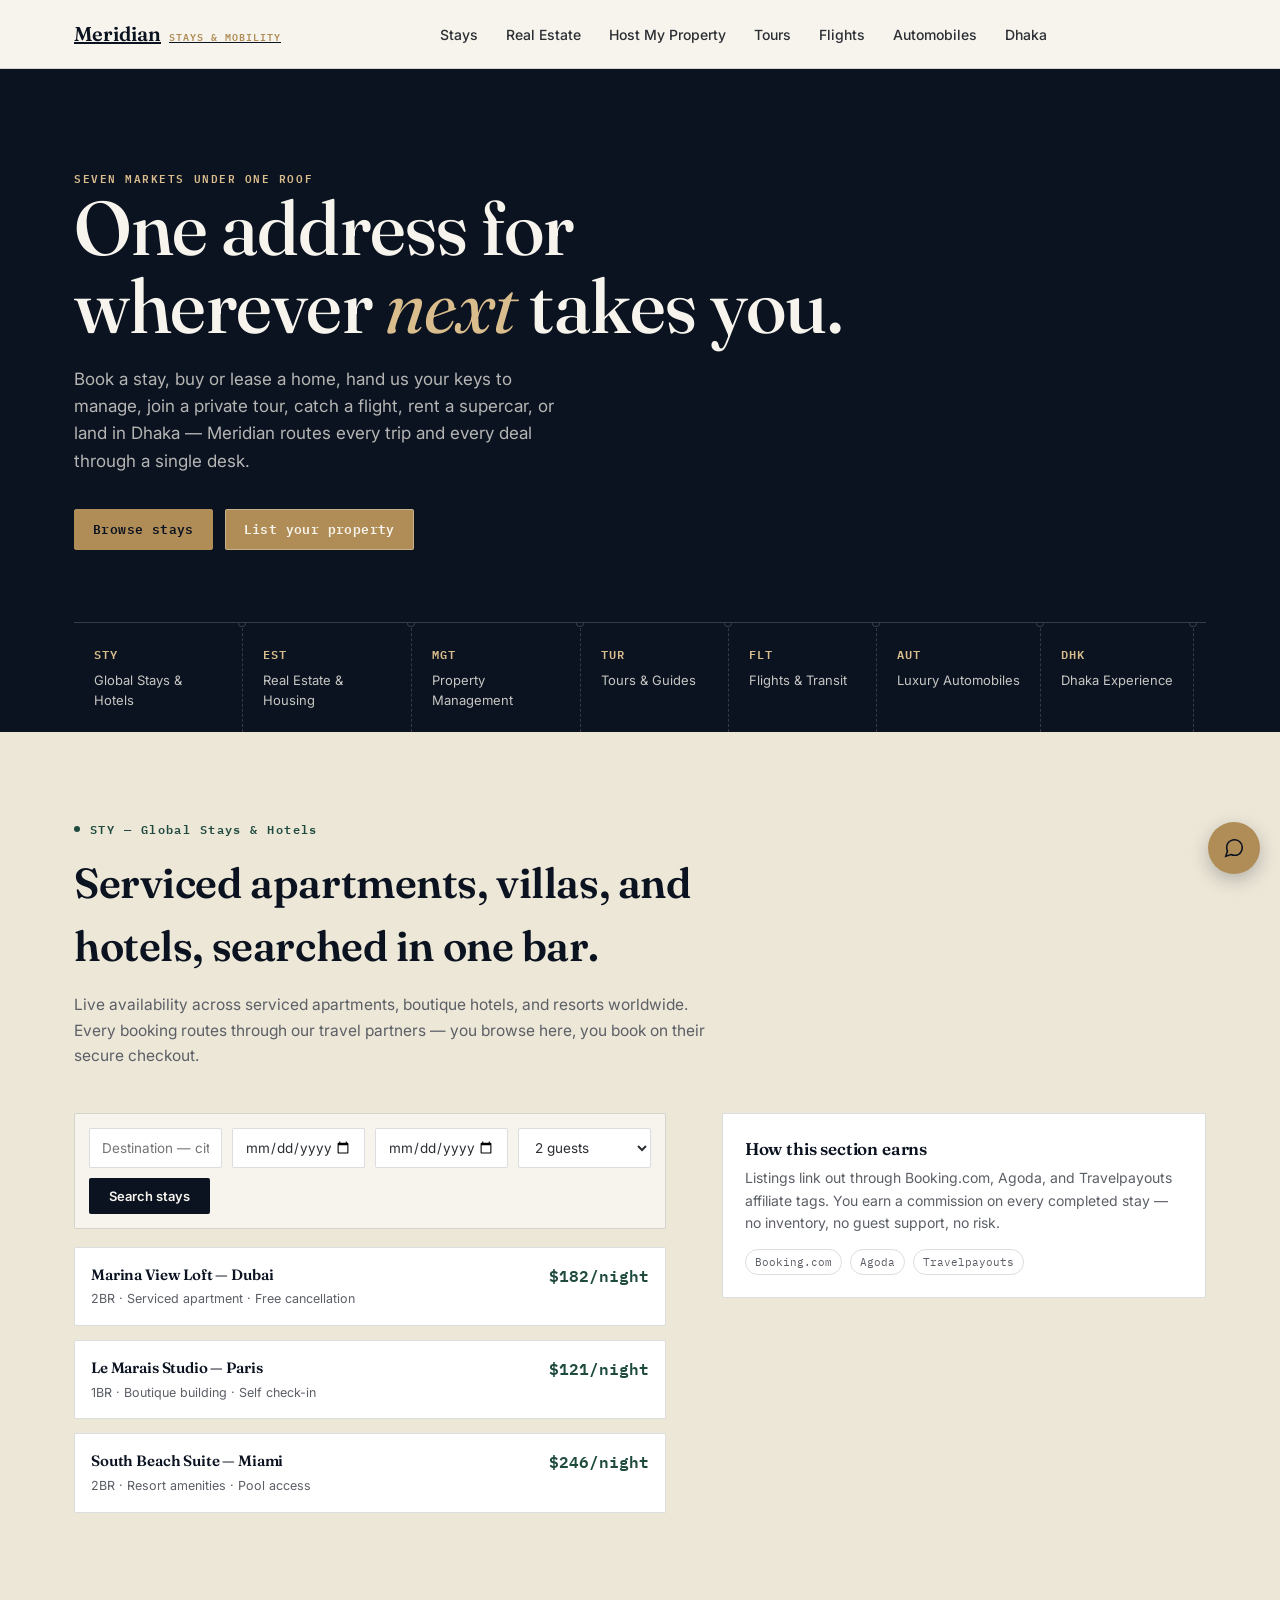
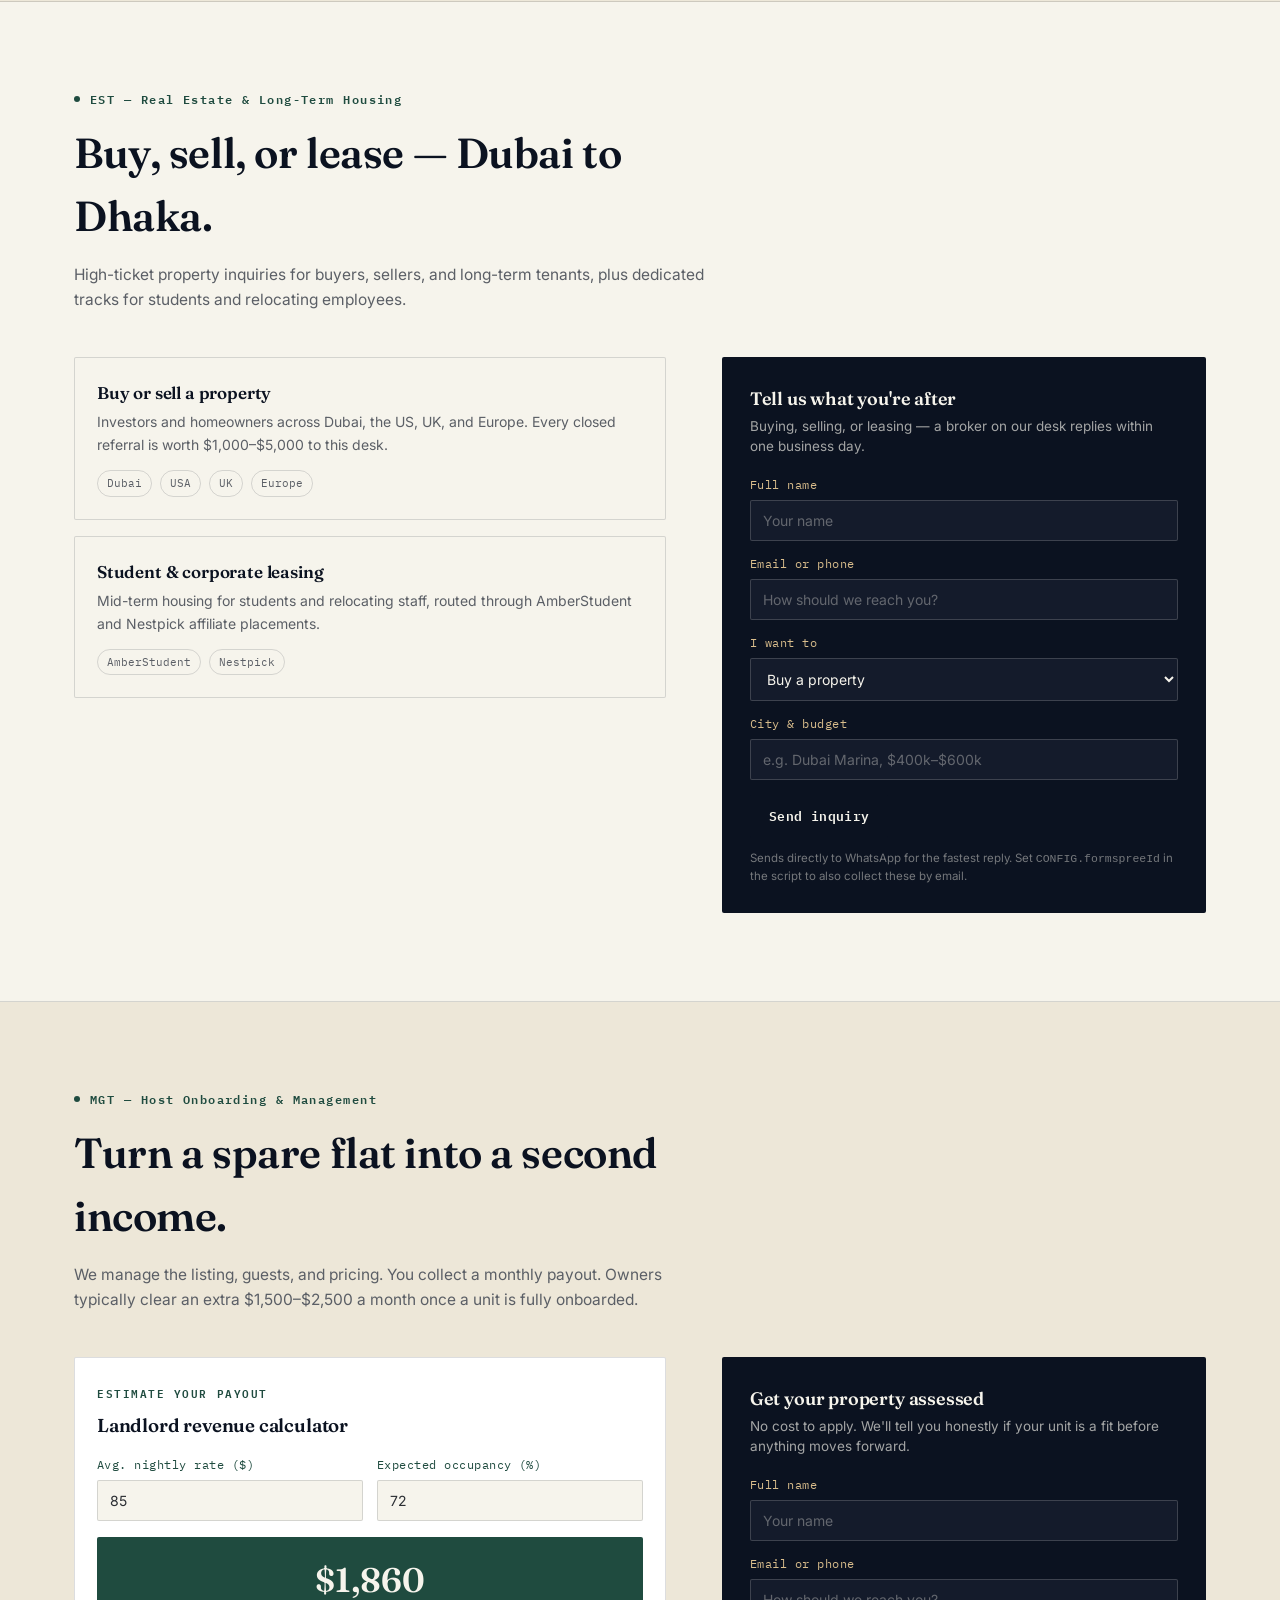
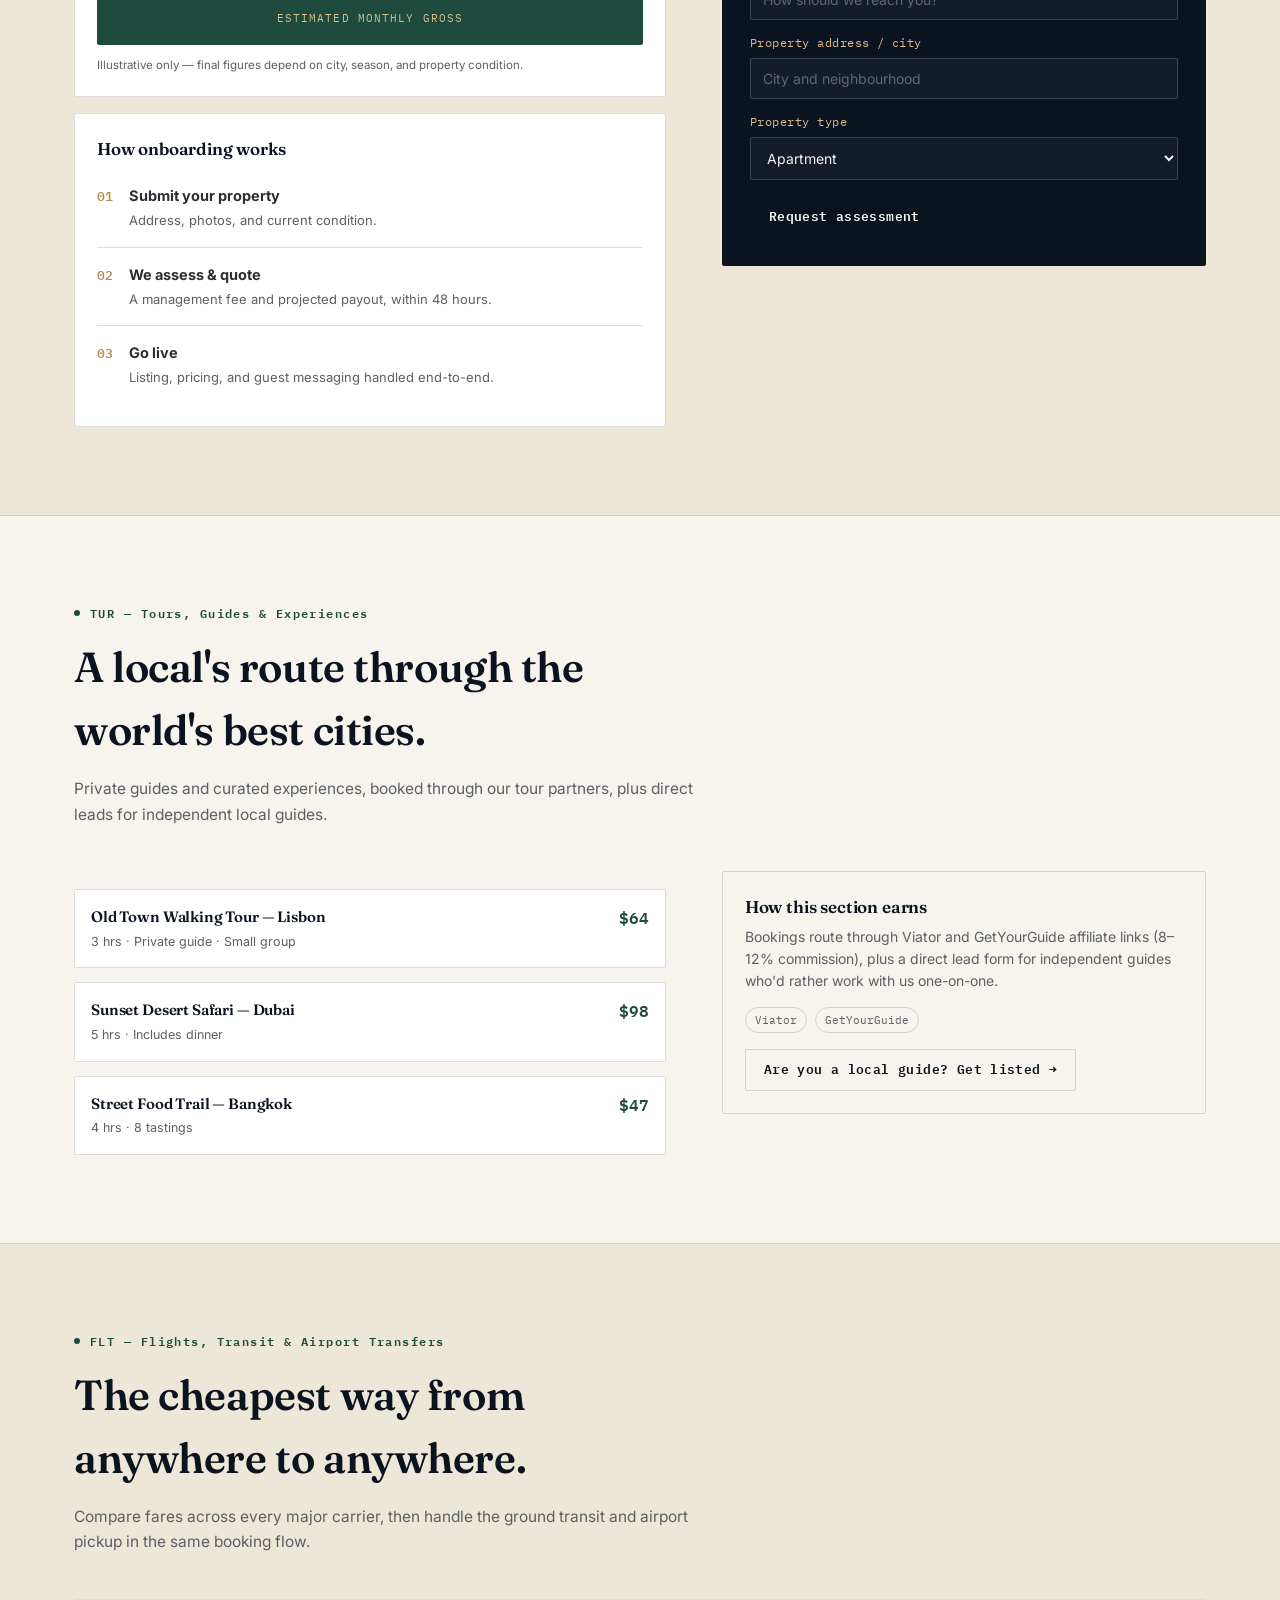
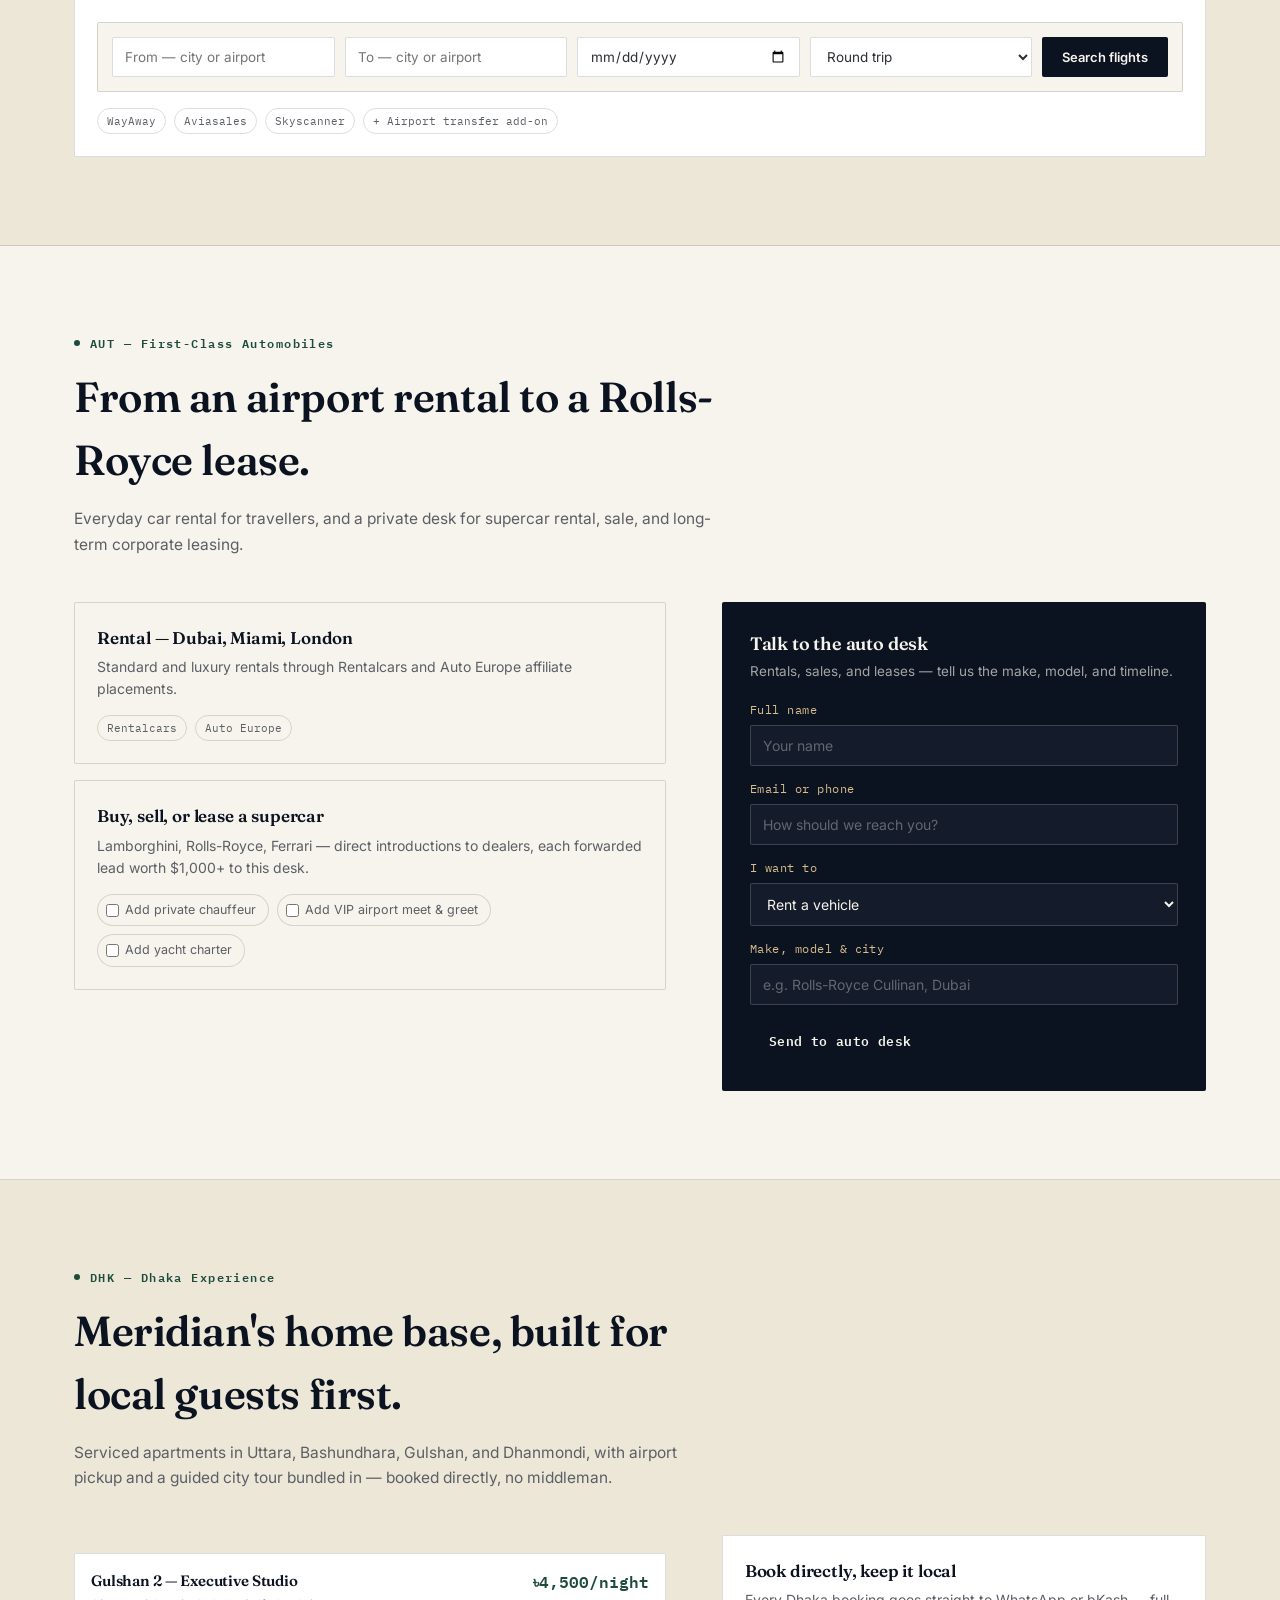
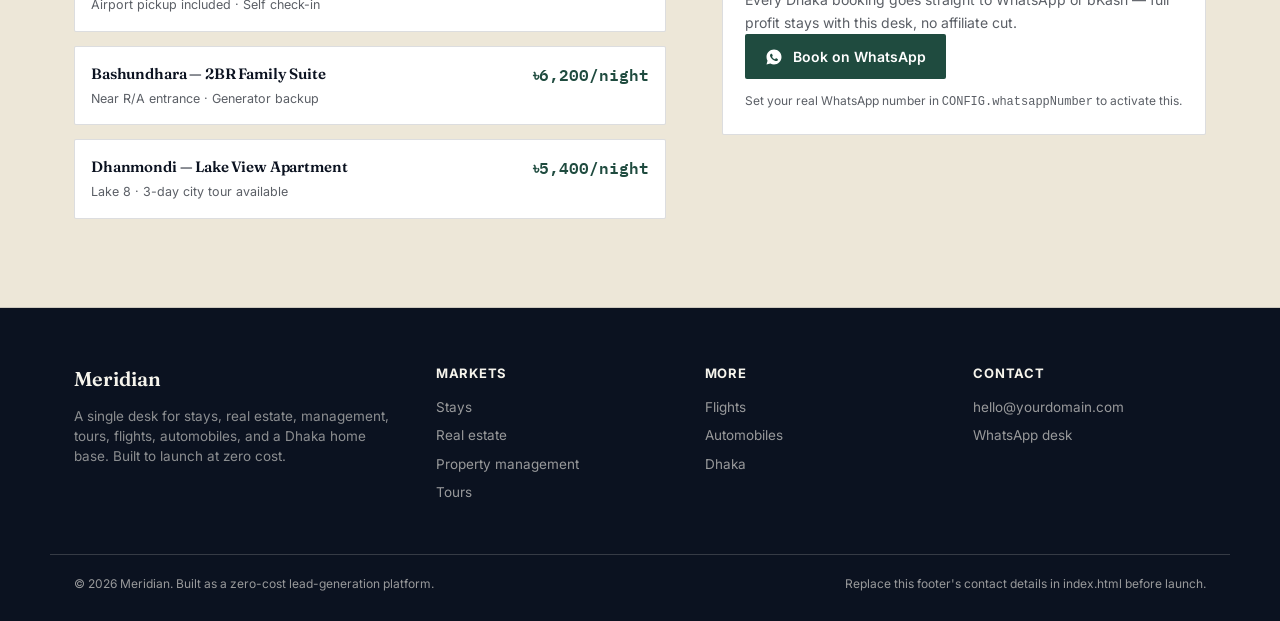
==== index.html @ dbf015d2 "Initial Meridian Site" ====
<!DOCTYPE html>
<html lang="en">
<head>
<meta charset="UTF-8" />
<meta name="viewport" content="width=device-width, initial-scale=1.0, viewport-fit=cover" />
<title>Meridian — Global Stays, Real Estate &amp; Mobility</title>
<meta name="description" content="Seven markets, one address. Global stays, real estate, property management, tours, flights, luxury automobiles, and a Dhaka home base." />
<meta name="theme-color" content="#0B1220" />
<link rel="manifest" href="manifest.json" />
<link rel="icon" href="icon-192.png" />
<link rel="apple-touch-icon" href="icon-192.png" />
<meta name="apple-mobile-web-app-capable" content="yes" />
<meta name="apple-mobile-web-app-status-bar-style" content="black-translucent" />
<link rel="preconnect" href="https://fonts.googleapis.com" />
<link rel="preconnect" href="https://fonts.gstatic.com" crossorigin />
<link href="https://fonts.googleapis.com/css2?family=Fraunces:ital,opsz,wght@0,9..144,400;0,9..144,600;1,9..144,500&family=Inter:wght@400;500;600;700&family=IBM+Plex+Mono:wght@500;600&display=swap" rel="stylesheet" />
<style>
/* ============================================================
   DESIGN TOKENS
   Rename "Meridian" via find/replace to change brand identity.
   ============================================================ */
:root{
  --ink:#0B1220;
  --ink-soft:#141B2B;
  --paper:#F6F4EC;
  --paper-dim:#EDE7D8;
  --brass:#B08D57;
  --brass-light:#D9BD8C;
  --emerald:#1F4B3F;
  --emerald-light:#2F6B58;
  --slate:#2B2E33;
  --slate-soft:#5B5F66;
  --rule: rgba(11,18,32,0.14);
  --rule-light: rgba(246,244,236,0.18);
  --radius: 2px;
  --display: 'Fraunces', serif;
  --body: 'Inter', -apple-system, sans-serif;
  --mono: 'IBM Plex Mono', monospace;
}

*{box-sizing:border-box; margin:0; padding:0;}
html{scroll-behavior:smooth;}
@media (prefers-reduced-motion: reduce){
  html{scroll-behavior:auto;}
  *{animation-duration:0.001ms !important; animation-iteration-count:1 !important; transition-duration:0.001ms !important;}
}
body{
  font-family:var(--body);
  background:var(--paper);
  color:var(--slate);
  line-height:1.5;
  -webkit-font-smoothing:antialiased;
  padding-bottom:64px; /* space for mobile bottom nav */
}
@media (min-width:900px){ body{ padding-bottom:0; } }

img{max-width:100%; display:block;}
a{color:inherit;}
button{font-family:inherit; cursor:pointer;}
:focus-visible{outline:2px solid var(--brass); outline-offset:2px;}

.wrap{max-width:1180px; margin:0 auto; padding:0 24px;}
.eyebrow{
  font-family:var(--mono); font-size:11px; letter-spacing:.14em; text-transform:uppercase;
  color:var(--brass); font-weight:600;
}
h1,h2,h3{font-family:var(--display); font-weight:600; letter-spacing:-0.01em; color:var(--ink);}
.rule{height:1px; background:var(--rule); border:0;}

/* ---------- Header ---------- */
header.site{
  position:sticky; top:0; z-index:50;
  background:rgba(246,244,236,0.92); backdrop-filter:blur(8px);
  border-bottom:1px solid var(--rule);
}
.nav-row{display:flex; align-items:center; justify-content:space-between; height:68px;}
.brand{font-family:var(--display); font-size:20px; font-weight:600; color:var(--ink); display:flex; align-items:baseline; gap:8px;}
.brand small{font-family:var(--mono); font-size:10px; letter-spacing:.1em; color:var(--brass); text-transform:uppercase;}
nav.primary{display:none; gap:28px;}
nav.primary a{font-size:14px; font-weight:500; color:var(--slate); text-decoration:none; position:relative; padding:4px 0;}
nav.primary a:hover{color:var(--ink);}
@media (min-width:900px){ nav.primary{display:flex;} }
.cta-btn{
  font-size:13px; font-weight:600; font-family:var(--mono); letter-spacing:.03em;
  background:var(--ink); color:var(--paper); border:1px solid var(--ink);
  padding:10px 18px; border-radius:var(--radius); text-decoration:none; display:inline-flex; align-items:center; gap:8px;
  transition:background .15s ease, transform .15s ease;
}
.cta-btn:hover{background:var(--emerald); border-color:var(--emerald);}
.cta-btn.ghost{background:transparent; color:var(--ink);}
.cta-btn.ghost:hover{background:var(--ink); color:var(--paper);}
.menu-toggle{display:flex; background:none; border:1px solid var(--rule); padding:8px 10px; border-radius:var(--radius);}
@media (min-width:900px){ .menu-toggle{display:none;} }

/* ---------- Hero ---------- */
.hero{position:relative; overflow:hidden; background:var(--ink); color:var(--paper); padding:96px 0 0;}
.hero .wrap{position:relative; z-index:2;}
.hero-routes{position:absolute; inset:0; opacity:.35; z-index:1;}
.hero h1{
  color:var(--paper); font-size:clamp(38px,7vw,76px); line-height:1.02; max-width:16ch;
  font-weight:500;
}
.hero h1 em{font-style:italic; color:var(--brass-light); font-weight:400;}
.hero p.lede{
  font-size:17px; color:rgba(246,244,236,0.72); max-width:46ch; margin-top:22px; line-height:1.6;
}
.hero-actions{display:flex; flex-wrap:wrap; gap:12px; margin-top:34px;}
.hero .cta-btn{background:var(--brass); border-color:var(--brass); color:var(--ink);}
.hero .cta-btn:hover{background:var(--brass-light); border-color:var(--brass-light);}
.hero .cta-btn.ghost{border-color:rgba(246,244,236,0.35); color:var(--paper);}
.hero .cta-btn.ghost:hover{background:rgba(246,244,236,0.1); color:var(--paper);}

/* ---------- Manifest strip (signature element) ---------- */
.manifest-strip{
  margin-top:72px; border-top:1px solid var(--rule-light);
  display:flex; overflow-x:auto; scrollbar-width:none;
}
.manifest-strip::-webkit-scrollbar{display:none;}
.manifest-strip a{
  flex:0 0 auto; min-width:148px; padding:18px 20px 22px; text-decoration:none;
  border-right:1px dashed var(--rule-light); color:var(--paper);
  position:relative; transition:background .15s ease;
}
.manifest-strip a:hover{background:rgba(246,244,236,0.06);}
.manifest-strip .code{font-family:var(--mono); font-size:12px; letter-spacing:.1em; color:var(--brass-light); font-weight:600;}
.manifest-strip .label{font-size:13px; margin-top:6px; color:rgba(246,244,236,0.8); max-width:16ch;}
.manifest-strip .stub-hole{
  position:absolute; top:-4px; right:-4px; width:8px; height:8px; border-radius:50%;
  background:var(--ink); border:1px solid var(--rule-light);
}

/* ---------- Sections ---------- */
section.market{padding:88px 0; border-bottom:1px solid var(--rule);}
section.market:nth-of-type(even){background:var(--paper-dim);}
.market-head{display:flex; flex-direction:column; gap:14px; max-width:640px; margin-bottom:44px;}
.market-code{
  display:inline-flex; align-items:center; gap:10px; font-family:var(--mono);
  font-size:12px; letter-spacing:.12em; color:var(--emerald); font-weight:600;
}
.market-code .dot{width:6px; height:6px; background:var(--emerald); border-radius:50%;}
.market-head h2{font-size:clamp(28px,3.4vw,42px); font-weight:600;}
.market-head p{color:var(--slate-soft); font-size:15.5px; line-height:1.65;}

.grid-2{display:grid; grid-template-columns:1fr; gap:36px;}
@media (min-width:900px){ .grid-2{grid-template-columns:1.1fr 0.9fr; gap:56px; align-items:start;} }

.card{
  background:var(--paper); border:1px solid var(--rule); border-radius:var(--radius); padding:22px;
}
section.market:nth-of-type(even) .card{background:#fff;}
.card + .card{margin-top:16px;}
.card h3{font-size:17px; margin-bottom:6px;}
.card p{font-size:14px; color:var(--slate-soft); line-height:1.6;}
.tag-row{display:flex; flex-wrap:wrap; gap:8px; margin-top:14px;}
.tag{font-family:var(--mono); font-size:11px; padding:4px 9px; border:1px solid var(--rule); border-radius:20px; color:var(--slate-soft);}

.filter-bar{display:flex; flex-wrap:wrap; gap:10px; background:var(--paper); border:1px solid var(--rule); padding:14px; border-radius:var(--radius);}
.filter-bar select, .filter-bar input{
  flex:1; min-width:120px; padding:10px 12px; border:1px solid var(--rule); border-radius:var(--radius);
  font-family:var(--body); font-size:13.5px; background:#fff; color:var(--slate);
}
.filter-bar button{
  padding:10px 20px; background:var(--ink); color:var(--paper); border:none; border-radius:var(--radius);
  font-size:13px; font-weight:600;
}

.prop-list{display:grid; gap:14px; margin-top:18px;}
.prop-card{border:1px solid var(--rule); background:#fff; padding:16px; border-radius:var(--radius); display:flex; justify-content:space-between; gap:14px;}
.prop-card .meta{font-size:12.5px; color:var(--slate-soft); margin-top:4px;}
.prop-card .price{font-family:var(--mono); font-weight:600; color:var(--emerald); white-space:nowrap;}

/* ---------- Lead form ---------- */
.lead-form{background:var(--ink); color:var(--paper); padding:28px; border-radius:var(--radius);}
.lead-form h3{color:var(--paper); font-size:18px; margin-bottom:4px;}
.lead-form p.sub{color:rgba(246,244,236,0.65); font-size:13.5px; margin-bottom:20px;}
.field{margin-bottom:14px;}
.field label{display:block; font-size:12px; font-family:var(--mono); letter-spacing:.04em; color:var(--brass-light); margin-bottom:6px;}
.field input, .field select, .field textarea{
  width:100%; padding:11px 12px; background:var(--ink-soft); border:1px solid rgba(246,244,236,0.18);
  border-radius:var(--radius); color:var(--paper); font-family:var(--body); font-size:14px;
}
.field input::placeholder, .field textarea::placeholder{color:rgba(246,244,236,0.35);}
.field textarea{resize:vertical; min-height:70px;}
.form-actions{display:flex; flex-wrap:wrap; gap:10px; margin-top:6px;}
.form-note{font-size:11.5px; color:rgba(246,244,236,0.45); margin-top:12px; line-height:1.5;}
.toast{
  margin-top:14px; padding:10px 12px; border-radius:var(--radius); font-size:13px;
  background:rgba(47,107,88,0.18); border:1px solid var(--emerald-light); color:var(--brass-light); display:none;
}
.toast.show{display:block;}

/* ---------- Calculator (Section 3) ---------- */
.calc{background:#fff; border:1px solid var(--rule); border-radius:var(--radius); padding:22px;}
.calc-row{display:grid; grid-template-columns:1fr 1fr; gap:14px; margin-bottom:16px;}
.calc-row .field{margin-bottom:0;}
.calc-row .field input{background:var(--paper); color:var(--slate); border-color:var(--rule);}
.calc-row .field label{color:var(--emerald);}
.calc-result{background:var(--emerald); color:var(--paper); padding:18px; border-radius:var(--radius); text-align:center;}
.calc-result .num{font-family:var(--display); font-size:34px; font-weight:600;}
.calc-result .cap{font-family:var(--mono); font-size:11px; letter-spacing:.1em; text-transform:uppercase; color:var(--brass-light); margin-top:4px;}

/* ---------- Process steps (real sequence) ---------- */
.steps{display:grid; gap:0; margin-top:8px;}
.step{display:flex; gap:16px; padding:16px 0; border-top:1px solid var(--rule);}
.step:first-child{border-top:none;}
.step .n{font-family:var(--mono); font-size:13px; color:var(--brass); font-weight:600; padding-top:2px;}
.step h4{font-size:14.5px; margin-bottom:3px;}
.step p{font-size:13px; color:var(--slate-soft);}

/* ---------- Upsell chips ---------- */
.upsell{display:flex; flex-wrap:wrap; gap:8px; margin-top:14px;}
.upsell label{
  display:flex; align-items:center; gap:6px; font-size:12.5px; border:1px solid var(--rule);
  border-radius:20px; padding:6px 12px 6px 8px; cursor:pointer; color:var(--slate-soft);
  background:var(--paper);
}
section.market:nth-of-type(even) .upsell label{background:#fff;}
.upsell input{accent-color:var(--emerald);}

/* ---------- Dhaka WhatsApp CTA ---------- */
.wa-cta{
  display:inline-flex; align-items:center; gap:10px; background:#1F4B3F; color:#fff; padding:12px 20px;
  border-radius:var(--radius); text-decoration:none; font-weight:600; font-size:14px;
}
.wa-cta:hover{background:var(--emerald-light);}

/* ---------- Footer ---------- */
footer.site{background:var(--ink); color:rgba(246,244,236,0.6); padding:56px 0 28px;}
footer.site h4{color:var(--paper); font-family:var(--body); font-size:13px; letter-spacing:.06em; text-transform:uppercase; margin-bottom:14px;}
.foot-grid{display:grid; grid-template-columns:1fr; gap:36px;}
@media (min-width:800px){ .foot-grid{grid-template-columns:1.4fr 1fr 1fr 1fr;} }
.foot-grid ul{list-style:none;}
.foot-grid li{margin-bottom:8px; font-size:13.5px;}
.foot-grid a{text-decoration:none; color:inherit;}
.foot-grid a:hover{color:var(--brass-light);}
.foot-bottom{margin-top:44px; padding-top:20px; border-top:1px solid var(--rule-light); font-size:12px; display:flex; flex-wrap:wrap; justify-content:space-between; gap:10px;}

/* ---------- Mobile bottom nav ---------- */
.bottom-nav{
  position:fixed; bottom:0; left:0; right:0; z-index:60; background:var(--ink); border-top:1px solid var(--rule-light);
  display:flex; justify-content:space-around; padding:8px 6px calc(8px + env(safe-area-inset-bottom));
}
@media (min-width:900px){ .bottom-nav{display:none;} }
.bottom-nav a{
  display:flex; flex-direction:column; align-items:center; gap:3px; text-decoration:none; color:rgba(246,244,236,0.55);
  font-size:10px; font-family:var(--mono); letter-spacing:.02em; padding:4px 6px;
}
.bottom-nav a.active{color:var(--brass-light);}
.bottom-nav svg{width:20px; height:20px;}

/* ---------- Mobile menu drawer ---------- */
.mobile-drawer{
  position:fixed; inset:0; background:var(--ink); z-index:70; transform:translateX(100%);
  transition:transform .25s ease; display:flex; flex-direction:column; padding:24px;
}
.mobile-drawer.open{transform:translateX(0);}
.mobile-drawer .close{align-self:flex-end; background:none; border:none; color:var(--paper); font-size:22px;}
.mobile-drawer nav{display:flex; flex-direction:column; gap:22px; margin-top:36px;}
.mobile-drawer a{color:var(--paper); text-decoration:none; font-family:var(--display); font-size:26px;}

/* ---------- Chat widget ---------- */
.chat-launcher{
  position:fixed; right:20px; bottom:80px; z-index:55; width:52px; height:52px; border-radius:50%;
  background:var(--brass); border:none; color:var(--ink); display:flex; align-items:center; justify-content:center;
  box-shadow:0 6px 18px rgba(11,18,32,0.25);
}
@media (min-width:900px){ .chat-launcher{bottom:26px;} }
.chat-panel{
  position:fixed; right:16px; bottom:140px; z-index:56; width:min(320px, calc(100vw - 32px)); max-height:60vh;
  background:#fff; border:1px solid var(--rule); border-radius:var(--radius); box-shadow:0 20px 40px rgba(11,18,32,0.2);
  display:none; flex-direction:column; overflow:hidden;
}
@media (min-width:900px){ .chat-panel{bottom:90px;} }
.chat-panel.open{display:flex;}
.chat-head{background:var(--ink); color:var(--paper); padding:14px 16px;}
.chat-head .eyebrow{color:var(--brass-light);}
.chat-head h4{font-family:var(--display); font-size:16px; color:var(--paper); margin-top:2px;}
.chat-body{padding:14px 16px; overflow-y:auto; flex:1; display:flex; flex-direction:column; gap:10px;}
.chat-msg{font-size:13px; background:var(--paper-dim); padding:9px 12px; border-radius:var(--radius); max-width:90%;}
.chat-msg.bot{align-self:flex-start;}
.chat-msg.user{align-self:flex-end; background:var(--emerald); color:#fff;}
.chat-options{display:flex; flex-direction:column; gap:6px; padding:0 16px 14px;}
.chat-options button{
  text-align:left; font-size:12.5px; padding:8px 10px; border:1px solid var(--rule); background:#fff;
  border-radius:var(--radius); color:var(--slate);
}
.chat-options button:hover{border-color:var(--brass);}

/* ---------- Reveal on scroll ---------- */
.reveal{opacity:0; transform:translateY(14px); transition:opacity .5s ease, transform .5s ease;}
.reveal.in{opacity:1; transform:translateY(0);}
</style>
</head>
<body>

<!-- ===================== HEADER ===================== -->
<header class="site">
  <div class="wrap nav-row">
    <a href="#top" class="brand">Meridian <small>Stays &amp; Mobility</small></a>
    <nav class="primary">
      <a href="#stays">Stays</a>
      <a href="#estate">Real Estate</a>
      <a href="#hosting">Host My Property</a>
      <a href="#tours">Tours</a>
      <a href="#flights">Flights</a>
      <a href="#autos">Automobiles</a>
      <a href="#dhaka">Dhaka</a>
    </nav>
    <div style="display:flex; align-items:center; gap:10px;">
      <a href="#hosting" class="cta-btn ghost" style="display:none" id="desktopCta">List a property</a>
      <button class="menu-toggle" id="menuToggle" aria-label="Open menu">
        <svg width="20" height="20" viewBox="0 0 20 20" fill="none"><path d="M2 5h16M2 10h16M2 15h16" stroke="#0B1220" stroke-width="1.6" stroke-linecap="round"/></svg>
      </button>
    </div>
  </div>
</header>

<div class="mobile-drawer" id="mobileDrawer">
  <button class="close" id="drawerClose" aria-label="Close menu">&times;</button>
  <nav>
    <a href="#stays">Stays</a>
    <a href="#estate">Real Estate</a>
    <a href="#hosting">Host My Property</a>
    <a href="#tours">Tours</a>
    <a href="#flights">Flights</a>
    <a href="#autos">Automobiles</a>
    <a href="#dhaka">Dhaka</a>
  </nav>
</div>

<!-- ===================== HERO ===================== -->
<section class="hero" id="top">
  <div class="wrap">
    <span class="eyebrow" style="color:var(--brass-light)">Seven markets under one roof</span>
    <h1>One address for wherever <em>next</em> takes you.</h1>
    <p class="lede">Book a stay, buy or lease a home, hand us your keys to manage, join a private tour, catch a flight, rent a supercar, or land in Dhaka — Meridian routes every trip and every deal through a single desk.</p>
    <div class="hero-actions">
      <a href="#stays" class="cta-btn">Browse stays</a>
      <a href="#hosting" class="cta-btn ghost">List your property</a>
    </div>
  </div>
  <!-- Signature element: manifest strip, styled as a row of route/ticket stubs -->
  <div class="wrap">
    <nav class="manifest-strip" aria-label="Section shortcuts">
      <a href="#stays"><span class="stub-hole"></span><span class="code">STY</span><div class="label">Global Stays &amp; Hotels</div></a>
      <a href="#estate"><span class="stub-hole"></span><span class="code">EST</span><div class="label">Real Estate &amp; Housing</div></a>
      <a href="#hosting"><span class="stub-hole"></span><span class="code">MGT</span><div class="label">Property Management</div></a>
      <a href="#tours"><span class="stub-hole"></span><span class="code">TUR</span><div class="label">Tours &amp; Guides</div></a>
      <a href="#flights"><span class="stub-hole"></span><span class="code">FLT</span><div class="label">Flights &amp; Transit</div></a>
      <a href="#autos"><span class="stub-hole"></span><span class="code">AUT</span><div class="label">Luxury Automobiles</div></a>
      <a href="#dhaka"><span class="stub-hole"></span><span class="code">DHK</span><div class="label">Dhaka Experience</div></a>
    </nav>
  </div>
</section>

<!-- ===================== SECTION 1 — STAYS ===================== -->
<section class="market" id="stays">
  <div class="wrap">
    <div class="market-head reveal">
      <span class="market-code"><span class="dot"></span>STY — Global Stays &amp; Hotels</span>
      <h2>Serviced apartments, villas, and hotels, searched in one bar.</h2>
      <p>Live availability across serviced apartments, boutique hotels, and resorts worldwide. Every booking routes through our travel partners — you browse here, you book on their secure checkout.</p>
    </div>
    <div class="grid-2 reveal">
      <div>
        <div class="filter-bar">
          <input type="text" placeholder="Destination — city or neighbourhood" />
          <input type="date" aria-label="Check-in" />
          <input type="date" aria-label="Check-out" />
          <select aria-label="Guests"><option>2 guests</option><option>1 guest</option><option>3 guests</option><option>4+ guests</option></select>
          <button type="button" onclick="alert('Demo search — connect a Travelpayouts/Booking.com widget here to go live.')">Search stays</button>
        </div>
        <div class="prop-list">
          <div class="prop-card">
            <div><h3 style="font-size:15px">Marina View Loft — Dubai</h3><div class="meta">2BR · Serviced apartment · Free cancellation</div></div>
            <div class="price">$182/night</div>
          </div>
          <div class="prop-card">
            <div><h3 style="font-size:15px">Le Marais Studio — Paris</h3><div class="meta">1BR · Boutique building · Self check-in</div></div>
            <div class="price">$121/night</div>
          </div>
          <div class="prop-card">
            <div><h3 style="font-size:15px">South Beach Suite — Miami</h3><div class="meta">2BR · Resort amenities · Pool access</div></div>
            <div class="price">$246/night</div>
          </div>
        </div>
      </div>
      <div class="card">
        <h3>How this section earns</h3>
        <p>Listings link out through Booking.com, Agoda, and Travelpayouts affiliate tags. You earn a commission on every completed stay — no inventory, no guest support, no risk.</p>
        <div class="tag-row"><span class="tag">Booking.com</span><span class="tag">Agoda</span><span class="tag">Travelpayouts</span></div>
      </div>
    </div>
  </div>
</section>

<!-- ===================== SECTION 2 — REAL ESTATE ===================== -->
<section class="market" id="estate">
  <div class="wrap">
    <div class="market-head reveal">
      <span class="market-code"><span class="dot"></span>EST — Real Estate &amp; Long-Term Housing</span>
      <h2>Buy, sell, or lease — Dubai to Dhaka.</h2>
      <p>High-ticket property inquiries for buyers, sellers, and long-term tenants, plus dedicated tracks for students and relocating employees.</p>
    </div>
    <div class="grid-2 reveal">
      <div>
        <div class="card">
          <h3>Buy or sell a property</h3>
          <p>Investors and homeowners across Dubai, the US, UK, and Europe. Every closed referral is worth $1,000–$5,000 to this desk.</p>
          <div class="tag-row"><span class="tag">Dubai</span><span class="tag">USA</span><span class="tag">UK</span><span class="tag">Europe</span></div>
        </div>
        <div class="card">
          <h3>Student &amp; corporate leasing</h3>
          <p>Mid-term housing for students and relocating staff, routed through AmberStudent and Nestpick affiliate placements.</p>
          <div class="tag-row"><span class="tag">AmberStudent</span><span class="tag">Nestpick</span></div>
        </div>
      </div>
      <form class="lead-form" data-lead="Real Estate Inquiry">
        <h3>Tell us what you're after</h3>
        <p class="sub">Buying, selling, or leasing — a broker on our desk replies within one business day.</p>
        <div class="field"><label>Full name</label><input type="text" name="name" placeholder="Your name" required /></div>
        <div class="field"><label>Email or phone</label><input type="text" name="contact" placeholder="How should we reach you?" required /></div>
        <div class="field"><label>I want to</label>
          <select name="intent"><option>Buy a property</option><option>Sell a property</option><option>Lease long-term</option><option>Lease mid-term (student/corporate)</option></select>
        </div>
        <div class="field"><label>City &amp; budget</label><input type="text" name="details" placeholder="e.g. Dubai Marina, $400k–$600k" /></div>
        <div class="form-actions">
          <button type="submit" class="cta-btn">Send inquiry</button>
        </div>
        <div class="toast" role="status"></div>
        <p class="form-note">Sends directly to WhatsApp for the fastest reply. Set <code>CONFIG.formspreeId</code> in the script to also collect these by email.</p>
      </form>
    </div>
  </div>
</section>

<!-- ===================== SECTION 3 — B2B PROPERTY MANAGEMENT ===================== -->
<section class="market" id="hosting">
  <div class="wrap">
    <div class="market-head reveal">
      <span class="market-code"><span class="dot"></span>MGT — Host Onboarding &amp; Management</span>
      <h2>Turn a spare flat into a second income.</h2>
      <p>We manage the listing, guests, and pricing. You collect a monthly payout. Owners typically clear an extra $1,500–$2,500 a month once a unit is fully onboarded.</p>
    </div>
    <div class="grid-2 reveal">
      <div>
        <div class="calc">
          <span class="eyebrow" style="color:var(--emerald)">Estimate your payout</span>
          <h3 style="margin:8px 0 16px;">Landlord revenue calculator</h3>
          <div class="calc-row">
            <div class="field"><label>Avg. nightly rate ($)</label><input type="number" id="calcRate" value="85" min="0" /></div>
            <div class="field"><label>Expected occupancy (%)</label><input type="number" id="calcOcc" value="72" min="0" max="100" /></div>
          </div>
          <div class="calc-result">
            <div class="num" id="calcOut">$1,854</div>
            <div class="cap">Estimated monthly gross</div>
          </div>
          <p style="font-size:11.5px; color:var(--slate-soft); margin-top:12px;">Illustrative only — final figures depend on city, season, and property condition.</p>
        </div>
        <div class="card" style="margin-top:16px;">
          <h3>How onboarding works</h3>
          <div class="steps">
            <div class="step"><span class="n">01</span><div><h4>Submit your property</h4><p>Address, photos, and current condition.</p></div></div>
            <div class="step"><span class="n">02</span><div><h4>We assess &amp; quote</h4><p>A management fee and projected payout, within 48 hours.</p></div></div>
            <div class="step"><span class="n">03</span><div><h4>Go live</h4><p>Listing, pricing, and guest messaging handled end-to-end.</p></div></div>
          </div>
        </div>
      </div>
      <form class="lead-form" data-lead="Host Onboarding">
        <h3>Get your property assessed</h3>
        <p class="sub">No cost to apply. We'll tell you honestly if your unit is a fit before anything moves forward.</p>
        <div class="field"><label>Full name</label><input type="text" name="name" placeholder="Your name" required /></div>
        <div class="field"><label>Email or phone</label><input type="text" name="contact" placeholder="How should we reach you?" required /></div>
        <div class="field"><label>Property address / city</label><input type="text" name="details" placeholder="City and neighbourhood" required /></div>
        <div class="field"><label>Property type</label>
          <select name="intent"><option>Apartment</option><option>Villa / house</option><option>Studio</option><option>Multiple units</option></select>
        </div>
        <div class="form-actions">
          <button type="submit" class="cta-btn">Request assessment</button>
        </div>
        <div class="toast" role="status"></div>
      </form>
    </div>
  </div>
</section>

<!-- ===================== SECTION 4 — TOURS ===================== -->
<section class="market" id="tours">
  <div class="wrap">
    <div class="market-head reveal">
      <span class="market-code"><span class="dot"></span>TUR — Tours, Guides &amp; Experiences</span>
      <h2>A local's route through the world's best cities.</h2>
      <p>Private guides and curated experiences, booked through our tour partners, plus direct leads for independent local guides.</p>
    </div>
    <div class="grid-2 reveal">
      <div class="prop-list">
        <div class="prop-card"><div><h3 style="font-size:15px">Old Town Walking Tour — Lisbon</h3><div class="meta">3 hrs · Private guide · Small group</div></div><div class="price">$64</div></div>
        <div class="prop-card"><div><h3 style="font-size:15px">Sunset Desert Safari — Dubai</h3><div class="meta">5 hrs · Includes dinner</div></div><div class="price">$98</div></div>
        <div class="prop-card"><div><h3 style="font-size:15px">Street Food Trail — Bangkok</h3><div class="meta">4 hrs · 8 tastings</div></div><div class="price">$47</div></div>
      </div>
      <div class="card">
        <h3>How this section earns</h3>
        <p>Bookings route through Viator and GetYourGuide affiliate links (8–12% commission), plus a direct lead form for independent guides who'd rather work with us one-on-one.</p>
        <div class="tag-row"><span class="tag">Viator</span><span class="tag">GetYourGuide</span></div>
        <a href="#" class="cta-btn ghost" style="margin-top:16px; border-color:var(--rule); color:var(--ink);" onclick="event.preventDefault(); document.getElementById('estate').scrollIntoView()">Are you a local guide? Get listed →</a>
      </div>
    </div>
  </div>
</section>

<!-- ===================== SECTION 5 — FLIGHTS ===================== -->
<section class="market" id="flights">
  <div class="wrap">
    <div class="market-head reveal">
      <span class="market-code"><span class="dot"></span>FLT — Flights, Transit &amp; Airport Transfers</span>
      <h2>The cheapest way from anywhere to anywhere.</h2>
      <p>Compare fares across every major carrier, then handle the ground transit and airport pickup in the same booking flow.</p>
    </div>
    <div class="card reveal">
      <div class="filter-bar">
        <input type="text" placeholder="From — city or airport" />
        <input type="text" placeholder="To — city or airport" />
        <input type="date" aria-label="Depart" />
        <select aria-label="Trip type"><option>Round trip</option><option>One way</option></select>
        <button type="button" onclick="alert('Demo search — connect a WayAway/Aviasales/Skyscanner widget here to go live.')">Search flights</button>
      </div>
      <div class="tag-row" style="margin-top:16px;"><span class="tag">WayAway</span><span class="tag">Aviasales</span><span class="tag">Skyscanner</span><span class="tag">+ Airport transfer add-on</span></div>
    </div>
  </div>
</section>

<!-- ===================== SECTION 6 — AUTOMOBILES ===================== -->
<section class="market" id="autos">
  <div class="wrap">
    <div class="market-head reveal">
      <span class="market-code"><span class="dot"></span>AUT — First-Class Automobiles</span>
      <h2>From an airport rental to a Rolls-Royce lease.</h2>
      <p>Everyday car rental for travellers, and a private desk for supercar rental, sale, and long-term corporate leasing.</p>
    </div>
    <div class="grid-2 reveal">
      <div>
        <div class="card">
          <h3>Rental — Dubai, Miami, London</h3>
          <p>Standard and luxury rentals through Rentalcars and Auto Europe affiliate placements.</p>
          <div class="tag-row"><span class="tag">Rentalcars</span><span class="tag">Auto Europe</span></div>
        </div>
        <div class="card">
          <h3>Buy, sell, or lease a supercar</h3>
          <p>Lamborghini, Rolls-Royce, Ferrari — direct introductions to dealers, each forwarded lead worth $1,000+ to this desk.</p>
          <div class="upsell">
            <label><input type="checkbox" /> Add private chauffeur</label>
            <label><input type="checkbox" /> Add VIP airport meet &amp; greet</label>
            <label><input type="checkbox" /> Add yacht charter</label>
          </div>
        </div>
      </div>
      <form class="lead-form" data-lead="Luxury Automobile Inquiry">
        <h3>Talk to the auto desk</h3>
        <p class="sub">Rentals, sales, and leases — tell us the make, model, and timeline.</p>
        <div class="field"><label>Full name</label><input type="text" name="name" placeholder="Your name" required /></div>
        <div class="field"><label>Email or phone</label><input type="text" name="contact" placeholder="How should we reach you?" required /></div>
        <div class="field"><label>I want to</label>
          <select name="intent"><option>Rent a vehicle</option><option>Buy a vehicle</option><option>Sell a vehicle</option><option>Corporate lease</option></select>
        </div>
        <div class="field"><label>Make, model &amp; city</label><input type="text" name="details" placeholder="e.g. Rolls-Royce Cullinan, Dubai" /></div>
        <div class="form-actions"><button type="submit" class="cta-btn">Send to auto desk</button></div>
        <div class="toast" role="status"></div>
      </form>
    </div>
  </div>
</section>

<!-- ===================== SECTION 7 — DHAKA ===================== -->
<section class="market" id="dhaka">
  <div class="wrap">
    <div class="market-head reveal">
      <span class="market-code"><span class="dot"></span>DHK — Dhaka Experience</span>
      <h2>Meridian's home base, built for local guests first.</h2>
      <p>Serviced apartments in Uttara, Bashundhara, Gulshan, and Dhanmondi, with airport pickup and a guided city tour bundled in — booked directly, no middleman.</p>
    </div>
    <div class="grid-2 reveal">
      <div class="prop-list">
        <div class="prop-card"><div><h3 style="font-size:15px">Gulshan 2 — Executive Studio</h3><div class="meta">Airport pickup included · Self check-in</div></div><div class="price">৳4,500/night</div></div>
        <div class="prop-card"><div><h3 style="font-size:15px">Bashundhara — 2BR Family Suite</h3><div class="meta">Near R/A entrance · Generator backup</div></div><div class="price">৳6,200/night</div></div>
        <div class="prop-card"><div><h3 style="font-size:15px">Dhanmondi — Lake View Apartment</h3><div class="meta">Lake 8 · 3-day city tour available</div></div><div class="price">৳5,400/night</div></div>
      </div>
      <div class="card">
        <h3>Book directly, keep it local</h3>
        <p>Every Dhaka booking goes straight to WhatsApp or bKash — full profit stays with this desk, no affiliate cut.</p>
        <a class="wa-cta" id="dhakaWa" href="#" target="_blank" rel="noopener">
          <svg width="18" height="18" viewBox="0 0 24 24" fill="currentColor"><path d="M12 2C6.48 2 2 6.48 2 12c0 1.85.5 3.58 1.36 5.07L2 22l5.06-1.33A9.94 9.94 0 0012 22c5.52 0 10-4.48 10-10S17.52 2 12 2zm5.2 14.2c-.22.62-1.28 1.18-1.77 1.24-.45.06-1.02.09-1.65-.1-.38-.12-.87-.28-1.5-.55-2.64-1.14-4.36-3.8-4.5-3.98-.13-.18-1.08-1.44-1.08-2.75 0-1.3.68-1.94.92-2.2.24-.26.53-.33.7-.33.18 0 .35 0 .5.01.16.01.38-.06.6.46.22.53.75 1.83.82 1.96.07.13.11.29.02.47-.09.18-.13.29-.26.45-.13.15-.27.34-.39.46-.13.13-.26.27-.11.53.15.26.66 1.09 1.42 1.77.98.87 1.8 1.14 2.06 1.27.26.13.41.11.56-.07.15-.18.64-.75.81-1.01.17-.26.34-.22.57-.13.24.09 1.5.71 1.75.84.26.13.43.2.49.31.07.11.07.62-.15 1.24z"/></svg>
          Book on WhatsApp
        </a>
        <p style="font-size:12px; color:var(--slate-soft); margin-top:12px;">Set your real WhatsApp number in <code>CONFIG.whatsappNumber</code> to activate this.</p>
      </div>
    </div>
  </div>
</section>

<!-- ===================== FOOTER ===================== -->
<footer class="site">
  <div class="wrap foot-grid">
    <div>
      <div class="brand" style="color:var(--paper); margin-bottom:12px;">Meridian</div>
      <p style="font-size:13.5px; max-width:36ch; color:rgba(246,244,236,0.55);">A single desk for stays, real estate, management, tours, flights, automobiles, and a Dhaka home base. Built to launch at zero cost.</p>
    </div>
    <div>
      <h4>Markets</h4>
      <ul>
        <li><a href="#stays">Stays</a></li>
        <li><a href="#estate">Real estate</a></li>
        <li><a href="#hosting">Property management</a></li>
        <li><a href="#tours">Tours</a></li>
      </ul>
    </div>
    <div>
      <h4>More</h4>
      <ul>
        <li><a href="#flights">Flights</a></li>
        <li><a href="#autos">Automobiles</a></li>
        <li><a href="#dhaka">Dhaka</a></li>
      </ul>
    </div>
    <div>
      <h4>Contact</h4>
      <ul>
        <li><a href="mailto:hello@yourdomain.com">hello@yourdomain.com</a></li>
        <li><a href="#" id="footWa">WhatsApp desk</a></li>
      </ul>
    </div>
  </div>
  <div class="wrap foot-bottom">
    <span>&copy; 2026 Meridian. Built as a zero-cost lead-generation platform.</span>
    <span>Replace this footer's contact details in index.html before launch.</span>
  </div>
</footer>

<!-- ===================== MOBILE BOTTOM NAV ===================== -->
<nav class="bottom-nav" aria-label="Mobile navigation">
  <a href="#top" class="active">
    <svg viewBox="0 0 24 24" fill="none" stroke="currentColor" stroke-width="1.6"><path d="M3 11l9-7 9 7"/><path d="M5 10v10h14V10"/></svg>
    Home
  </a>
  <a href="#stays">
    <svg viewBox="0 0 24 24" fill="none" stroke="currentColor" stroke-width="1.6"><rect x="3" y="7" width="18" height="13" rx="1"/><path d="M8 7V5a2 2 0 012-2h4a2 2 0 012 2v2"/></svg>
    Stays
  </a>
  <a href="#estate">
    <svg viewBox="0 0 24 24" fill="none" stroke="currentColor" stroke-width="1.6"><path d="M4 21V9l8-6 8 6v12"/><path d="M9 21v-6h6v6"/></svg>
    Estate
  </a>
  <a href="#autos">
    <svg viewBox="0 0 24 24" fill="none" stroke="currentColor" stroke-width="1.6"><path d="M3 13l2-6h14l2 6"/><rect x="2" y="13" width="20" height="6" rx="1"/><circle cx="7" cy="19" r="1.4"/><circle cx="17" cy="19" r="1.4"/></svg>
    Autos
  </a>
  <a href="#dhaka">
    <svg viewBox="0 0 24 24" fill="none" stroke="currentColor" stroke-width="1.6"><circle cx="12" cy="12" r="9"/><path d="M12 3v18M3 12h18"/></svg>
    Dhaka
  </a>
</nav>

<!-- ===================== CHAT WIDGET ===================== -->
<button class="chat-launcher" id="chatLauncher" aria-label="Open chat">
  <svg width="22" height="22" viewBox="0 0 24 24" fill="none" stroke="#0B1220" stroke-width="1.7"><path d="M21 11.5a8.38 8.38 0 01-.9 3.8 8.5 8.5 0 01-7.6 4.7 8.38 8.38 0 01-3.8-.9L3 21l1.9-5.7a8.38 8.38 0 01-.9-3.8 8.5 8.5 0 014.7-7.6 8.38 8.38 0 013.8-.9h.5a8.48 8.48 0 018 8v.5z"/></svg>
</button>
<div class="chat-panel" id="chatPanel">
  <div class="chat-head">
    <span class="eyebrow">Meridian desk</span>
    <h4>How can we help?</h4>
  </div>
  <div class="chat-body" id="chatBody">
    <div class="chat-msg bot">Hi — I can point you to the right section, or connect you straight to WhatsApp. What are you looking for?</div>
  </div>
  <div class="chat-options" id="chatOptions"></div>
</div>

<script>
/* ============================================================
   CONFIG — the only block you should need to edit before launch
   ============================================================ */
const CONFIG = {
  brandName: "Meridian",
  whatsappNumber: "8801XXXXXXXXX",   // country code + number, no + or spaces
  contactEmail: "hello@yourdomain.com",
  // Optional: sign up free at https://formspree.io, create a form, paste its ID here
  // to also collect leads by email in addition to WhatsApp.
  formspreeId: ""
};

// ---------- WhatsApp helpers ----------
function waLink(message){
  return `https://wa.me/${CONFIG.whatsappNumber}?text=${encodeURIComponent(message)}`;
}
document.getElementById('dhakaWa').href = waLink("Hi Meridian — I'd like to book a Dhaka apartment.");
document.getElementById('footWa').href = waLink("Hi Meridian — I have a question.");

// ---------- Mobile drawer ----------
const drawer = document.getElementById('mobileDrawer');
document.getElementById('menuToggle').addEventListener('click', () => drawer.classList.add('open'));
document.getElementById('drawerClose').addEventListener('click', () => drawer.classList.remove('open'));
drawer.querySelectorAll('a').forEach(a => a.addEventListener('click', () => drawer.classList.remove('open')));

// ---------- Lead forms ----------
document.querySelectorAll('.lead-form').forEach(form => {
  form.addEventListener('submit', async (e) => {
    e.preventDefault();
    const leadType = form.dataset.lead;
    const data = Object.fromEntries(new FormData(form).entries());
    data.leadType = leadType;
    data.submittedAt = new Date().toISOString();

    // Save locally so the site owner can review submissions on this device.
    const stored = JSON.parse(localStorage.getItem('meridian_leads') || '[]');
    stored.push(data);
    localStorage.setItem('meridian_leads', JSON.stringify(stored));

    // Optional: also send to Formspree if configured.
    if (CONFIG.formspreeId) {
      try {
        await fetch(`https://formspree.io/f/${CONFIG.formspreeId}`, {
          method: 'POST',
          headers: { 'Accept': 'application/json', 'Content-Type': 'application/json' },
          body: JSON.stringify(data)
        });
      } catch (err) { /* fail silently, WhatsApp is the primary channel */ }
    }

    // Build a readable WhatsApp message and open it.
    const lines = [`New ${leadType} lead:`];
    for (const [key, val] of Object.entries(data)) {
      if (key === 'leadType' || key === 'submittedAt' || !val) continue;
      lines.push(`${key}: ${val}`);
    }
    window.open(waLink(lines.join('\n')), '_blank');

    const toast = form.querySelector('.toast');
    toast.textContent = "Thanks — opening WhatsApp so we can reply fast.";
    toast.classList.add('show');
    form.reset();
  });
});

// ---------- Landlord revenue calculator ----------
const calcRate = document.getElementById('calcRate');
const calcOcc = document.getElementById('calcOcc');
const calcOut = document.getElementById('calcOut');
function updateCalc(){
  const rate = parseFloat(calcRate.value) || 0;
  const occ = Math.min(100, Math.max(0, parseFloat(calcOcc.value) || 0)) / 100;
  const gross = rate * occ * 30.4;
  calcOut.textContent = `$${Math.round(gross).toLocaleString()}`;
}
calcRate.addEventListener('input', updateCalc);
calcOcc.addEventListener('input', updateCalc);
updateCalc();

// ---------- Scroll reveal ----------
const revealEls = document.querySelectorAll('.reveal');
if ('IntersectionObserver' in window) {
  const io = new IntersectionObserver((entries) => {
    entries.forEach(entry => { if (entry.isIntersecting) { entry.target.classList.add('in'); io.unobserve(entry.target); } });
  }, { threshold: 0.15 });
  revealEls.forEach(el => io.observe(el));
} else {
  revealEls.forEach(el => el.classList.add('in'));
}

// ---------- Bottom nav active state ----------
const navLinks = document.querySelectorAll('.bottom-nav a');
const sections = ['top','stays','estate','autos','dhaka'].map(id => document.getElementById(id)).filter(Boolean);
if ('IntersectionObserver' in window) {
  const navIo = new IntersectionObserver((entries) => {
    entries.forEach(entry => {
      if (entry.isIntersecting) {
        navLinks.forEach(a => a.classList.toggle('active', a.getAttribute('href') === `#${entry.target.id}`));
      }
    });
  }, { rootMargin: '-40% 0px -50% 0px' });
  sections.forEach(s => navIo.observe(s));
}

// ---------- Rule-based chat widget ----------
const chatLauncher = document.getElementById('chatLauncher');
const chatPanel = document.getElementById('chatPanel');
const chatBody = document.getElementById('chatBody');
const chatOptions = document.getElementById('chatOptions');

chatLauncher.addEventListener('click', () => {
  chatPanel.classList.toggle('open');
  if (chatPanel.classList.contains('open') && chatOptions.children.length === 0) showMenu();
});

function addMsg(text, who){
  const div = document.createElement('div');
  div.className = `chat-msg ${who}`;
  div.textContent = text;
  chatBody.appendChild(div);
  chatBody.scrollTop = chatBody.scrollHeight;
}

const FAQ = {
  "How do I list my property?": "Head to the Property Management section and fill in the onboarding form — we assess within 48 hours.",
  "What cities do you cover?": "Dubai, Miami, London, Paris, Bangkok, Lisbon, and our home base, Dhaka — with more added as demand grows.",
  "Book a Dhaka apartment": "You can book directly on WhatsApp — no affiliate middleman, full local support.",
  "Talk to a real person": "Opening WhatsApp now so you can chat with the desk directly."
};

function showMenu(){
  chatOptions.innerHTML = '';
  Object.keys(FAQ).forEach(q => {
    const btn = document.createElement('button');
    btn.textContent = q;
    btn.addEventListener('click', () => {
      addMsg(q, 'user');
      addMsg(FAQ[q], 'bot');
      if (q === "Book a Dhaka apartment" || q === "Talk to a real person") {
        window.open(waLink(`Hi Meridian — ${q}`), '_blank');
      }
    });
    chatOptions.appendChild(btn);
  });
}

// ---------- PWA service worker ----------
if ('serviceWorker' in navigator) {
  window.addEventListener('load', () => {
    navigator.serviceWorker.register('sw.js').catch(() => {});
  });
}
</script>
</body>
</html>
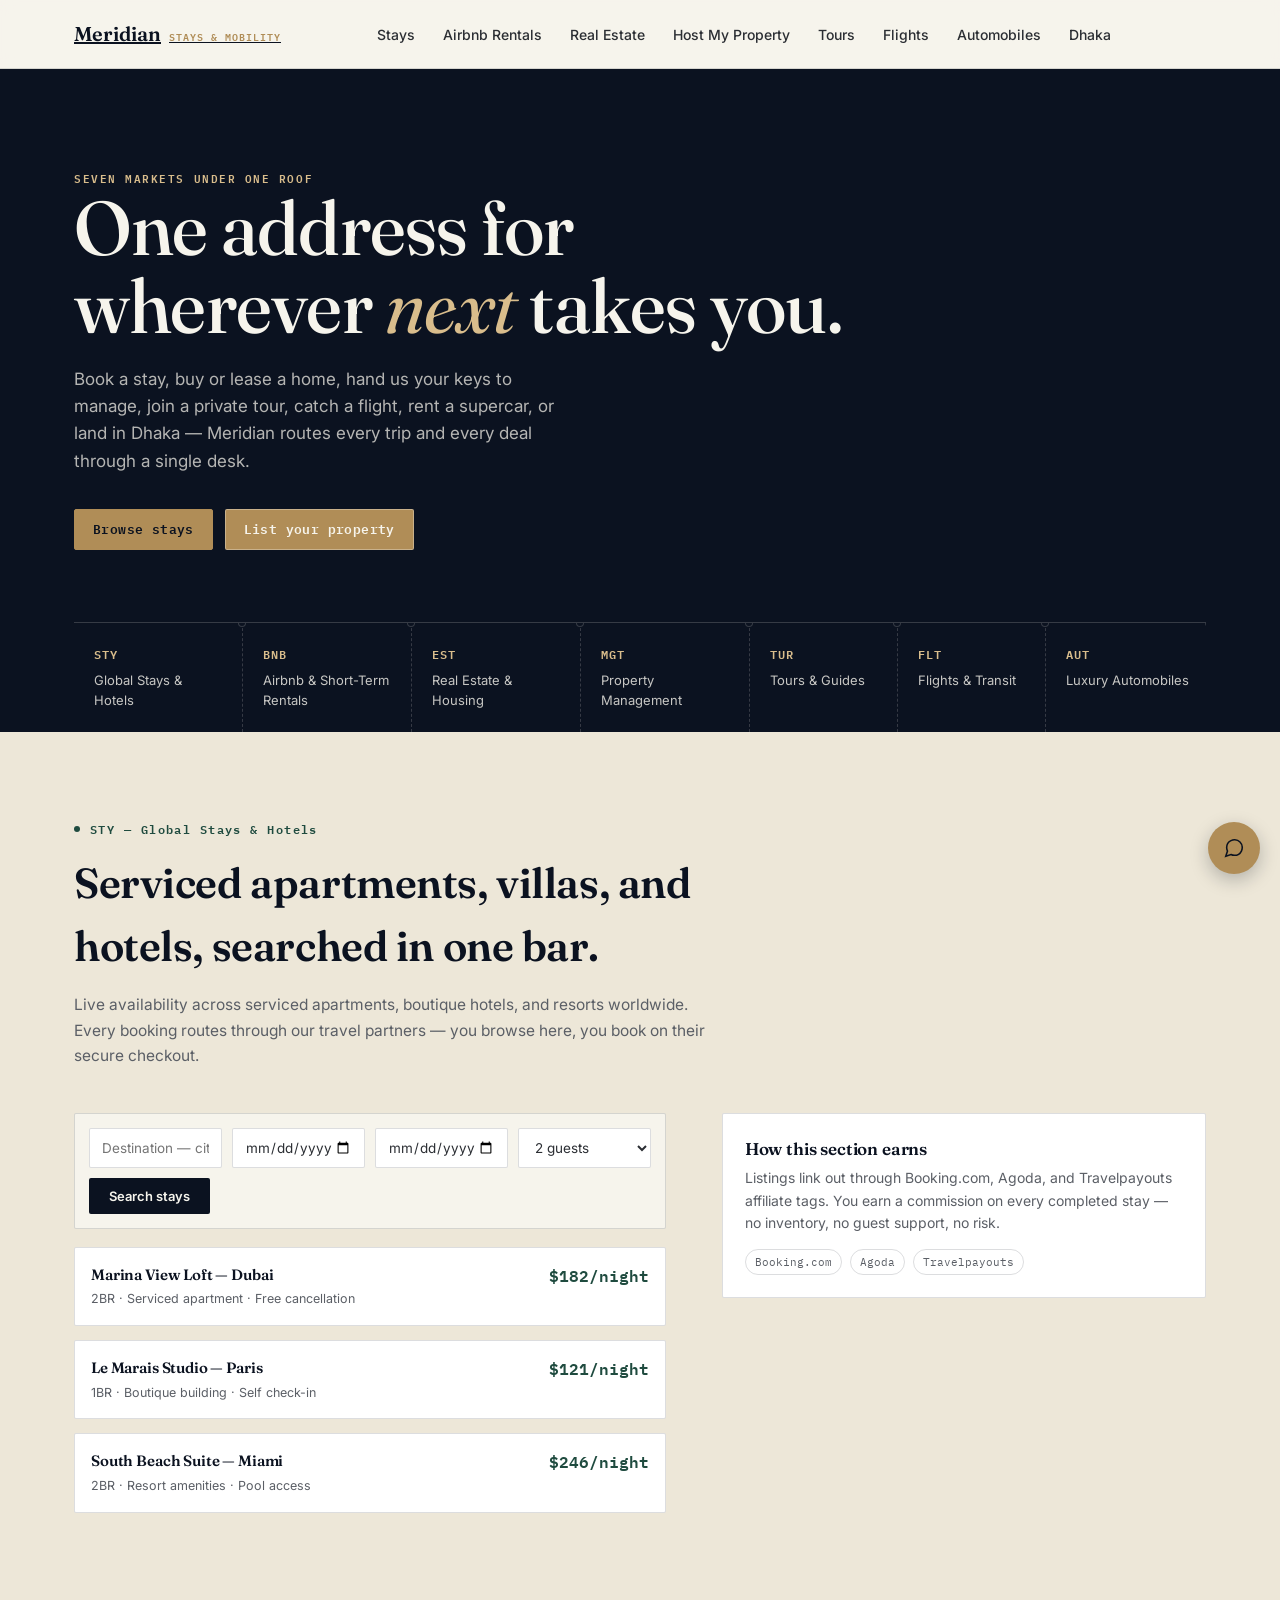
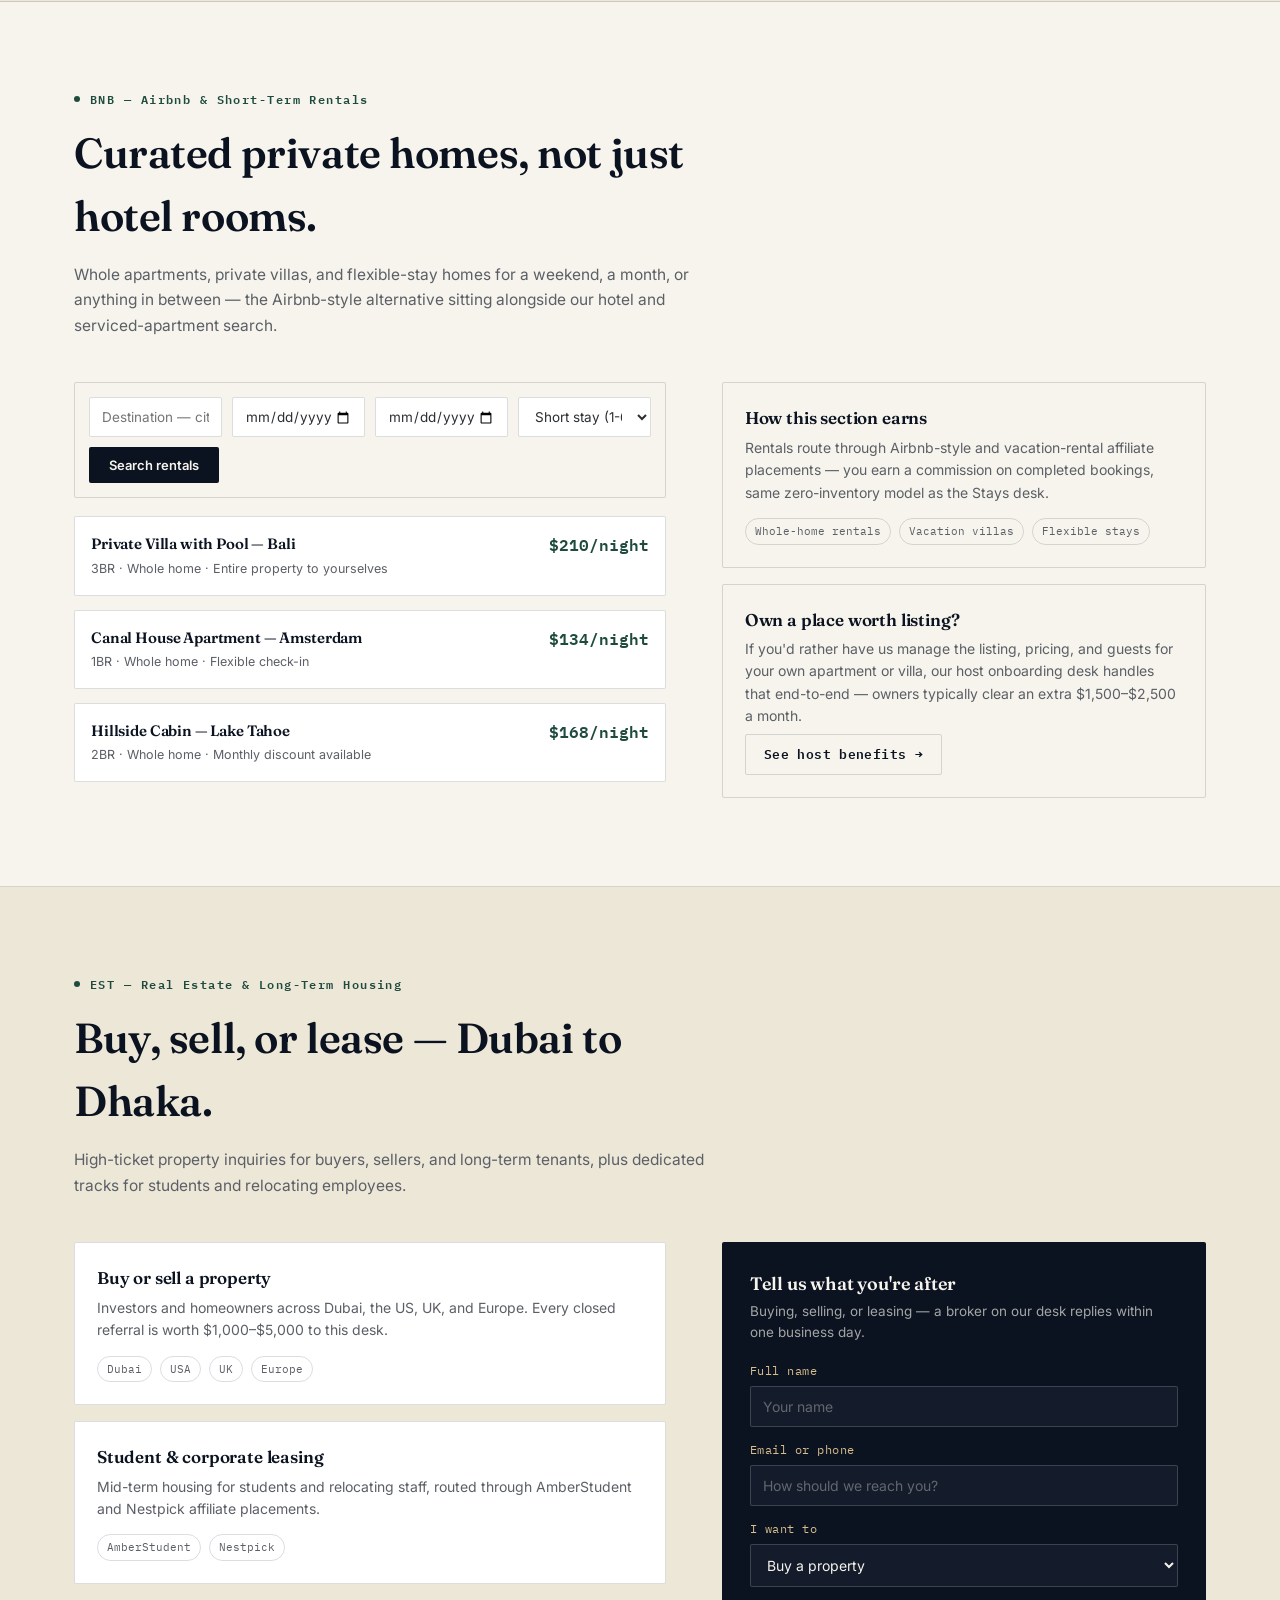
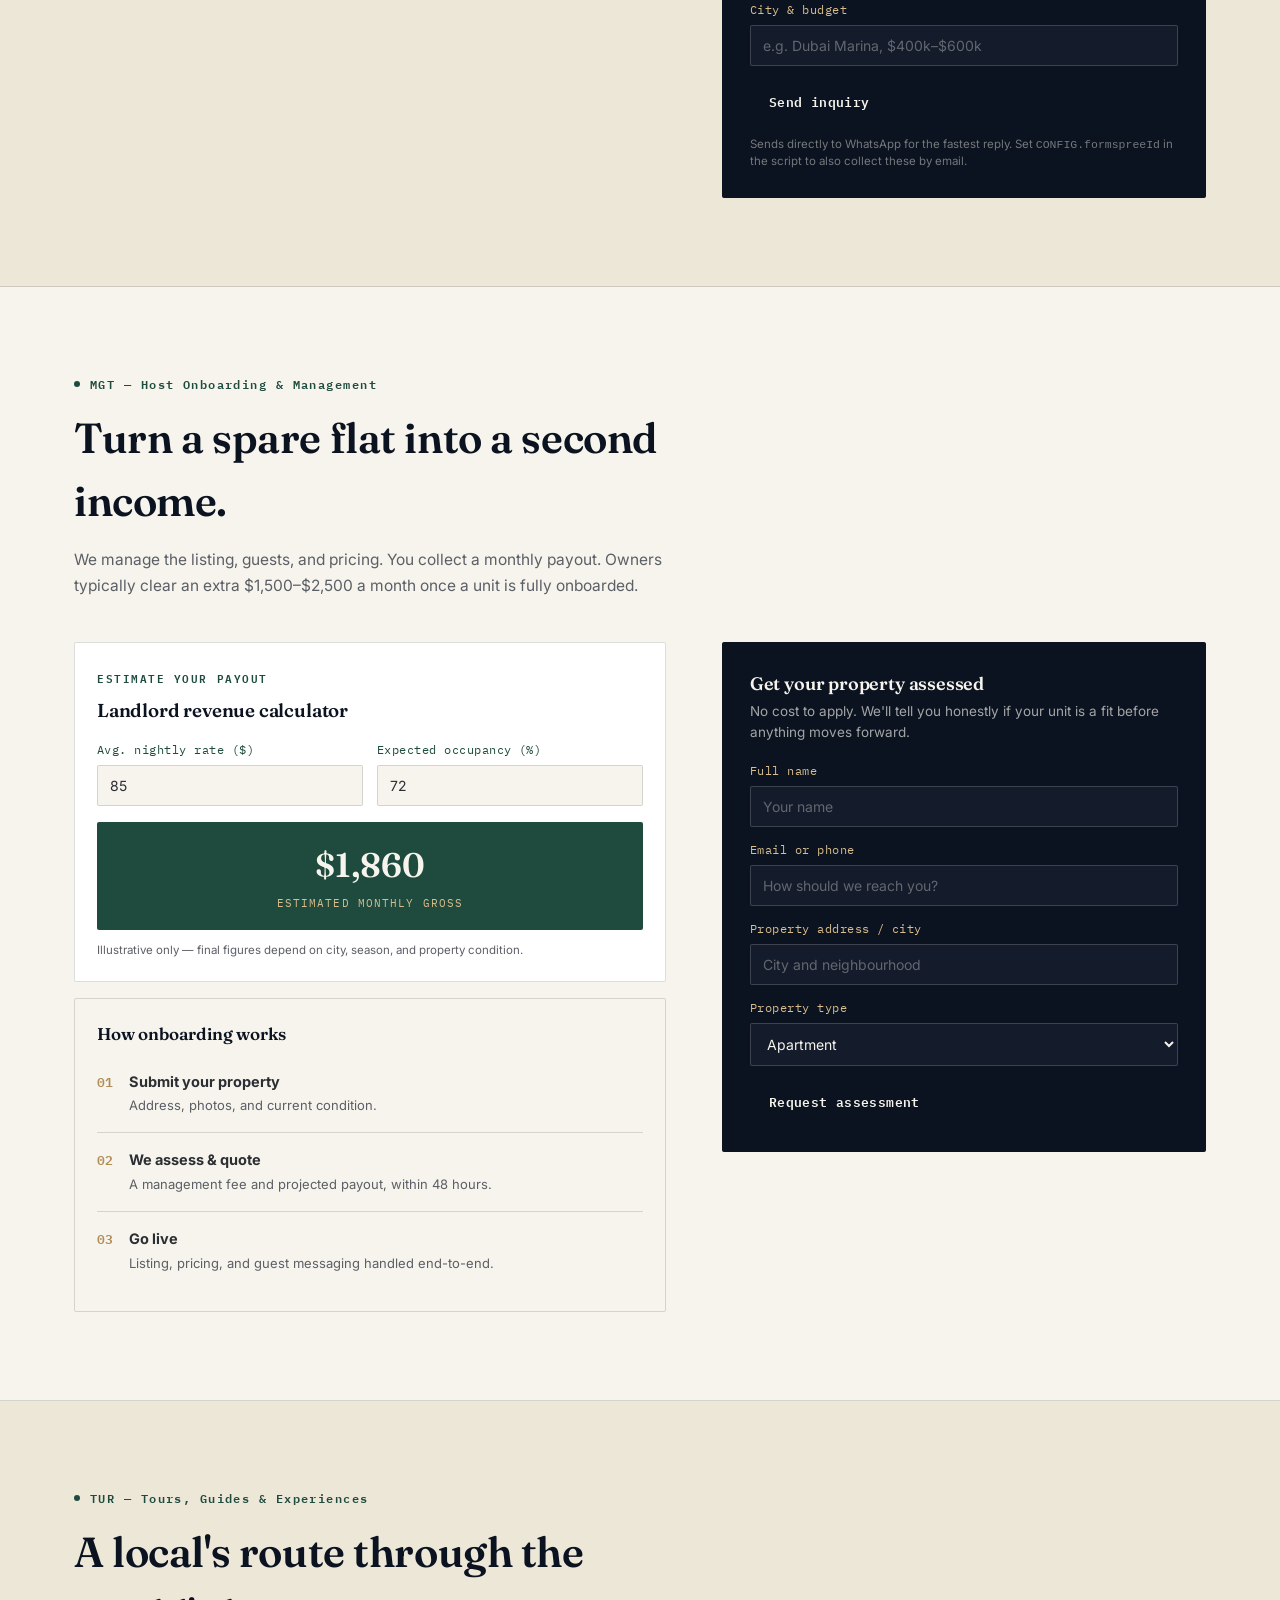
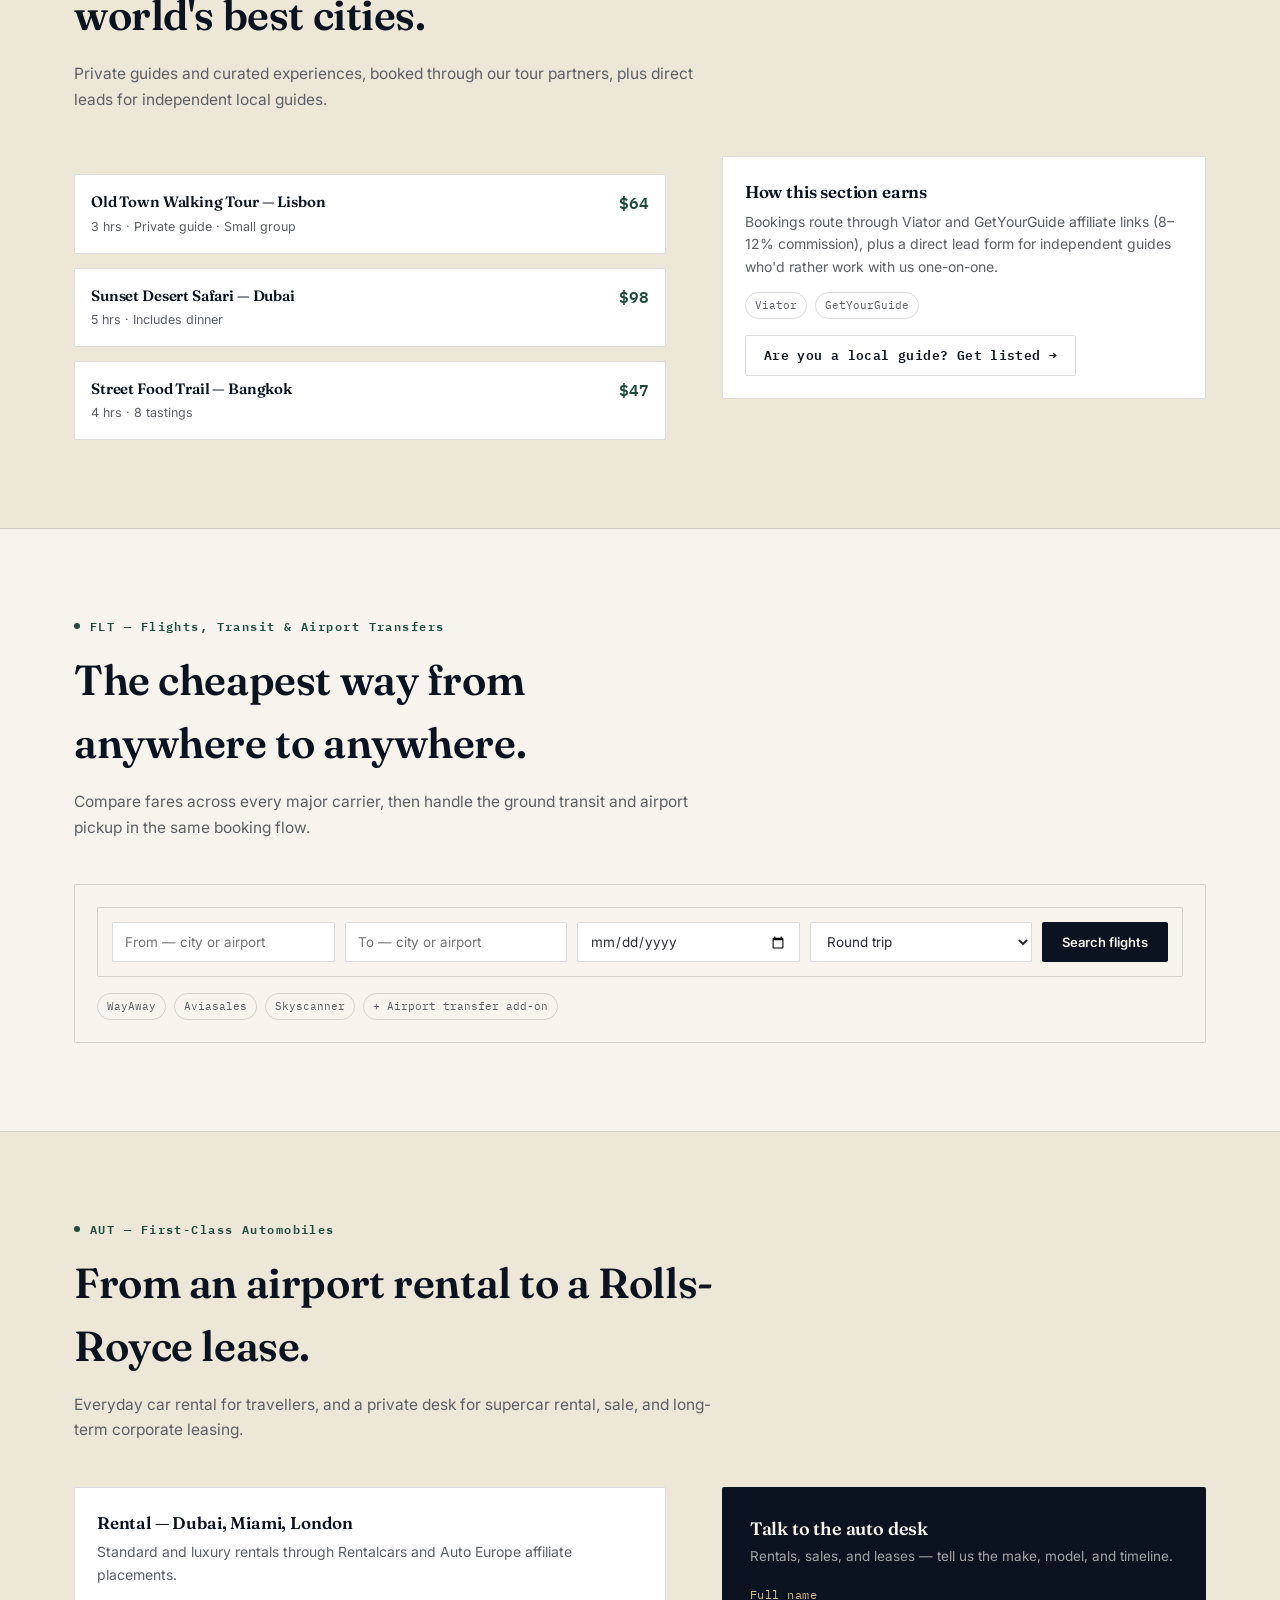
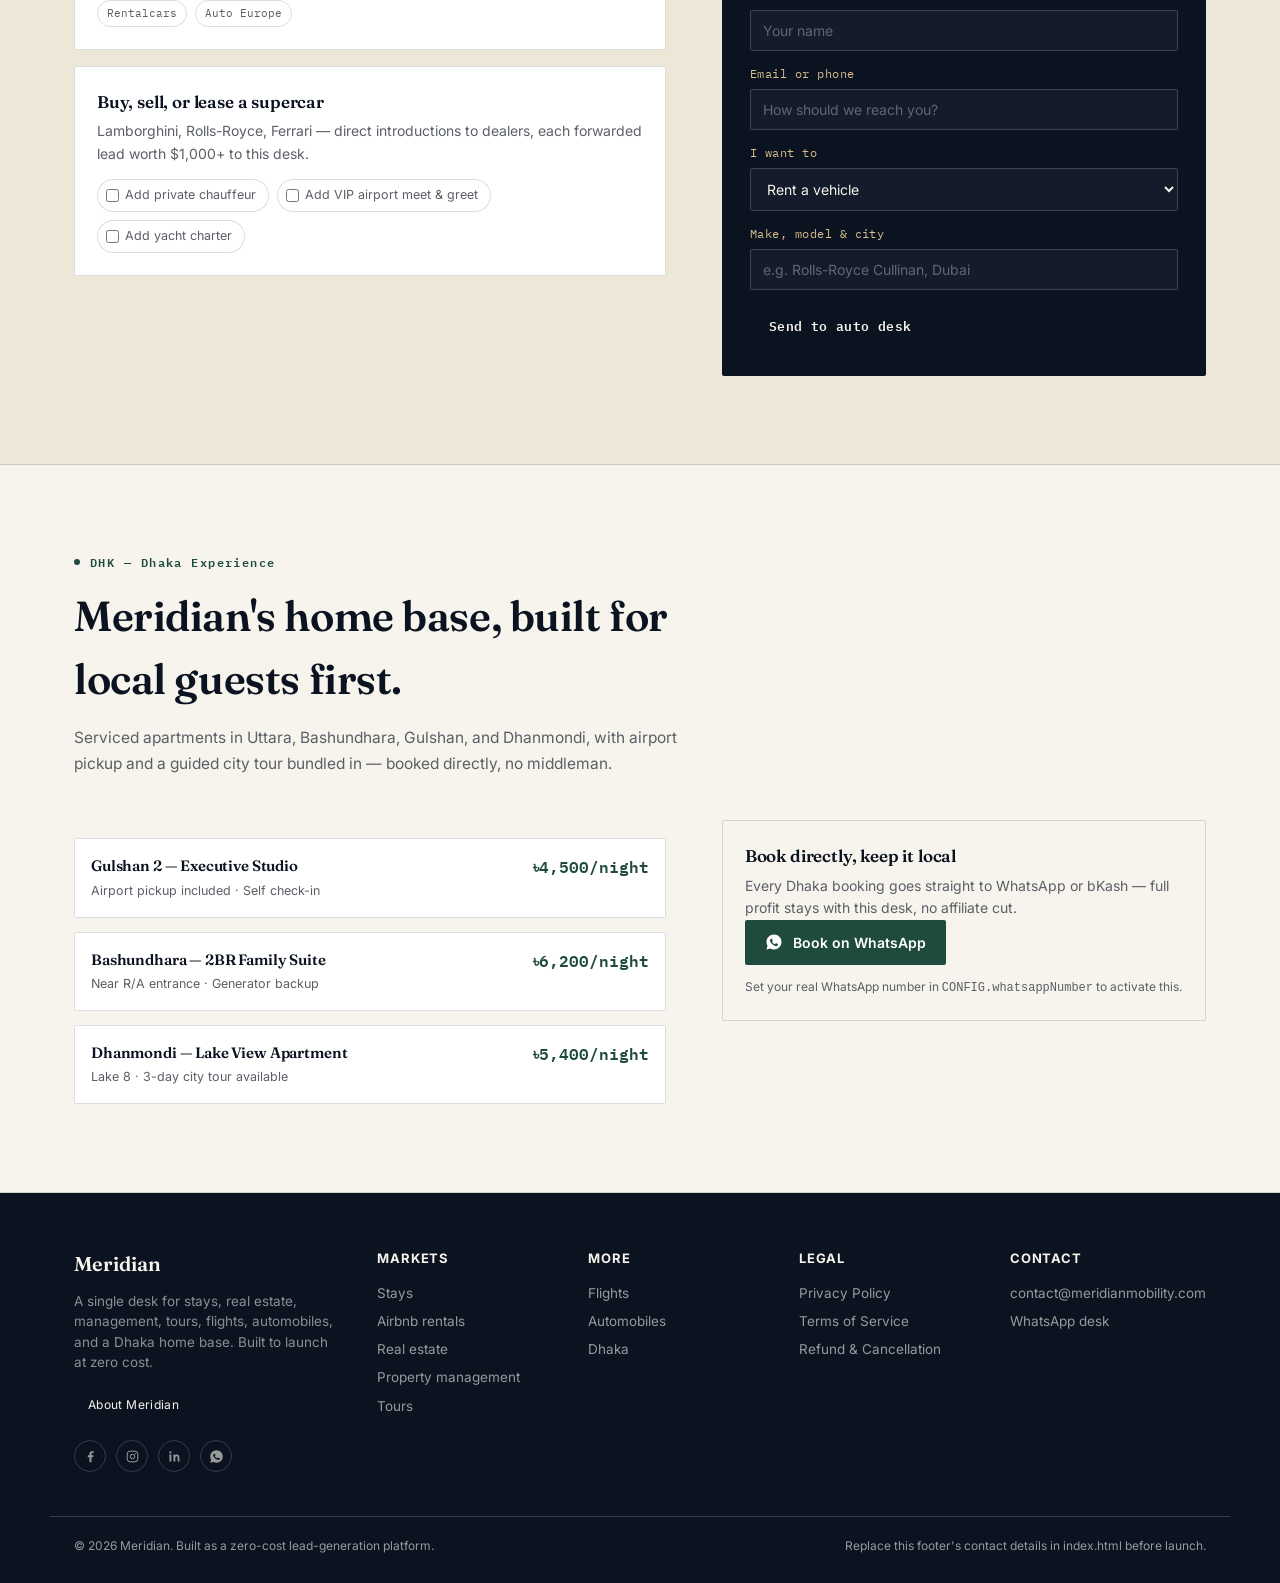
==== commit 137f1e25: "Add social media links" ====
--- a/index.html
+++ b/index.html
@@ -228,11 +228,21 @@
 footer.site{background:var(--ink); color:rgba(246,244,236,0.6); padding:56px 0 28px;}
 footer.site h4{color:var(--paper); font-family:var(--body); font-size:13px; letter-spacing:.06em; text-transform:uppercase; margin-bottom:14px;}
 .foot-grid{display:grid; grid-template-columns:1fr; gap:36px;}
-@media (min-width:800px){ .foot-grid{grid-template-columns:1.4fr 1fr 1fr 1fr;} }
+@media (min-width:800px){ .foot-grid{grid-template-columns:1.3fr 0.85fr 0.85fr 0.85fr 0.85fr;} }
+.foot-social{display:flex; gap:10px; margin-top:18px;}
+.foot-social a{
+  width:32px; height:32px; border:1px solid var(--rule-light); border-radius:50%;
+  display:flex; align-items:center; justify-content:center; color:rgba(246,244,236,0.65);
+  transition:border-color .15s ease, color .15s ease;
+}
+.foot-social a:hover{border-color:var(--brass); color:var(--brass-light);}
+.foot-social svg{width:15px; height:15px;}
 .foot-grid ul{list-style:none;}
 .foot-grid li{margin-bottom:8px; font-size:13.5px;}
 .foot-grid a{text-decoration:none; color:inherit;}
 .foot-grid a:hover{color:var(--brass-light);}
+.foot-grid button{background:none; border:none; padding:0; font:inherit; font-size:13.5px; color:inherit; text-align:left;}
+.foot-grid button:hover{color:var(--brass-light);}
 .foot-bottom{margin-top:44px; padding-top:20px; border-top:1px solid var(--rule-light); font-size:12px; display:flex; flex-wrap:wrap; justify-content:space-between; gap:10px;}
 
 /* ---------- Mobile bottom nav ---------- */
@@ -243,7 +253,7 @@
 @media (min-width:900px){ .bottom-nav{display:none;} }
 .bottom-nav a{
   display:flex; flex-direction:column; align-items:center; gap:3px; text-decoration:none; color:rgba(246,244,236,0.55);
-  font-size:10px; font-family:var(--mono); letter-spacing:.02em; padding:4px 6px;
+  font-size:9.5px; font-family:var(--mono); letter-spacing:.01em; padding:4px 3px; flex:1; min-width:0;
 }
 .bottom-nav a.active{color:var(--brass-light);}
 .bottom-nav svg{width:20px; height:20px;}
@@ -289,6 +299,25 @@
 /* ---------- Reveal on scroll ---------- */
 .reveal{opacity:0; transform:translateY(14px); transition:opacity .5s ease, transform .5s ease;}
 .reveal.in{opacity:1; transform:translateY(0);}
+
+/* ---------- Modal (Legal pages / About Meridian) ---------- */
+.modal-overlay{
+  position:fixed; inset:0; background:rgba(11,18,32,0.6); z-index:80;
+  display:none; align-items:flex-start; justify-content:center; padding:6vh 20px; overflow-y:auto;
+}
+.modal-overlay.open{display:flex;}
+.modal-box{
+  background:var(--paper); border-radius:var(--radius); max-width:640px; width:100%;
+  padding:36px; position:relative; margin-bottom:6vh;
+}
+.modal-box .modal-close{
+  position:absolute; top:18px; right:18px; background:none; border:none; font-size:22px; color:var(--slate-soft); line-height:1;
+}
+.modal-box h2{font-size:24px; margin-bottom:6px;}
+.modal-box .eyebrow{display:block; margin-bottom:10px;}
+.modal-box h3{font-size:15px; margin:20px 0 6px; color:var(--ink);}
+.modal-box p, .modal-box li{font-size:13.5px; color:var(--slate-soft); line-height:1.7;}
+.modal-box ul{padding-left:18px; margin:8px 0;}
 </style>
 </head>
 <body>
@@ -299,6 +328,7 @@
     <a href="#top" class="brand">Meridian <small>Stays &amp; Mobility</small></a>
     <nav class="primary">
       <a href="#stays">Stays</a>
+      <a href="#bnb">Airbnb Rentals</a>
       <a href="#estate">Real Estate</a>
       <a href="#hosting">Host My Property</a>
       <a href="#tours">Tours</a>
@@ -319,6 +349,7 @@
   <button class="close" id="drawerClose" aria-label="Close menu">&times;</button>
   <nav>
     <a href="#stays">Stays</a>
+    <a href="#bnb">Airbnb Rentals</a>
     <a href="#estate">Real Estate</a>
     <a href="#hosting">Host My Property</a>
     <a href="#tours">Tours</a>
@@ -343,6 +374,7 @@
   <div class="wrap">
     <nav class="manifest-strip" aria-label="Section shortcuts">
       <a href="#stays"><span class="stub-hole"></span><span class="code">STY</span><div class="label">Global Stays &amp; Hotels</div></a>
+      <a href="#bnb"><span class="stub-hole"></span><span class="code">BNB</span><div class="label">Airbnb &amp; Short-Term Rentals</div></a>
       <a href="#estate"><span class="stub-hole"></span><span class="code">EST</span><div class="label">Real Estate &amp; Housing</div></a>
       <a href="#hosting"><span class="stub-hole"></span><span class="code">MGT</span><div class="label">Property Management</div></a>
       <a href="#tours"><span class="stub-hole"></span><span class="code">TUR</span><div class="label">Tours &amp; Guides</div></a>
@@ -389,6 +421,54 @@
         <h3>How this section earns</h3>
         <p>Listings link out through Booking.com, Agoda, and Travelpayouts affiliate tags. You earn a commission on every completed stay — no inventory, no guest support, no risk.</p>
         <div class="tag-row"><span class="tag">Booking.com</span><span class="tag">Agoda</span><span class="tag">Travelpayouts</span></div>
+      </div>
+    </div>
+  </div>
+</section>
+
+<!-- ===================== SECTION 1B — AIRBNB & SHORT-TERM RENTALS ===================== -->
+<section class="market" id="bnb">
+  <div class="wrap">
+    <div class="market-head reveal">
+      <span class="market-code"><span class="dot"></span>BNB — Airbnb &amp; Short-Term Rentals</span>
+      <h2>Curated private homes, not just hotel rooms.</h2>
+      <p>Whole apartments, private villas, and flexible-stay homes for a weekend, a month, or anything in between — the Airbnb-style alternative sitting alongside our hotel and serviced-apartment search.</p>
+    </div>
+    <div class="grid-2 reveal">
+      <div>
+        <div class="filter-bar">
+          <input type="text" placeholder="Destination — city or neighbourhood" />
+          <input type="date" aria-label="Check-in" />
+          <input type="date" aria-label="Check-out" />
+          <select aria-label="Stay length"><option>Short stay (1-6 nights)</option><option>Weekly</option><option>Monthly</option></select>
+          <button type="button" onclick="alert('Demo search — connect an Airbnb/Vrbo-style affiliate widget here to go live.')">Search rentals</button>
+        </div>
+        <div class="prop-list">
+          <div class="prop-card">
+            <div><h3 style="font-size:15px">Private Villa with Pool — Bali</h3><div class="meta">3BR · Whole home · Entire property to yourselves</div></div>
+            <div class="price">$210/night</div>
+          </div>
+          <div class="prop-card">
+            <div><h3 style="font-size:15px">Canal House Apartment — Amsterdam</h3><div class="meta">1BR · Whole home · Flexible check-in</div></div>
+            <div class="price">$134/night</div>
+          </div>
+          <div class="prop-card">
+            <div><h3 style="font-size:15px">Hillside Cabin — Lake Tahoe</h3><div class="meta">2BR · Whole home · Monthly discount available</div></div>
+            <div class="price">$168/night</div>
+          </div>
+        </div>
+      </div>
+      <div>
+        <div class="card">
+          <h3>How this section earns</h3>
+          <p>Rentals route through Airbnb-style and vacation-rental affiliate placements — you earn a commission on completed bookings, same zero-inventory model as the Stays desk.</p>
+          <div class="tag-row"><span class="tag">Whole-home rentals</span><span class="tag">Vacation villas</span><span class="tag">Flexible stays</span></div>
+        </div>
+        <div class="card">
+          <h3>Own a place worth listing?</h3>
+          <p>If you'd rather have us manage the listing, pricing, and guests for your own apartment or villa, our host onboarding desk handles that end-to-end — owners typically clear an extra $1,500–$2,500 a month.</p>
+          <a href="#hosting" class="cta-btn ghost" style="border-color:var(--rule); color:var(--ink); margin-top:6px;">See host benefits →</a>
+        </div>
       </div>
     </div>
   </div>
@@ -603,11 +683,27 @@
     <div>
       <div class="brand" style="color:var(--paper); margin-bottom:12px;">Meridian</div>
       <p style="font-size:13.5px; max-width:36ch; color:rgba(246,244,236,0.55);">A single desk for stays, real estate, management, tours, flights, automobiles, and a Dhaka home base. Built to launch at zero cost.</p>
+      <button type="button" class="cta-btn ghost" style="border-color:rgba(246,244,236,0.35); color:var(--paper); margin-top:16px; font-size:12px; padding:8px 14px;" data-modal-open="about">About Meridian</button>
+      <div class="foot-social" aria-label="Social media">
+        <a href="#" id="socialFacebook" target="_blank" rel="noopener" aria-label="Facebook">
+          <svg viewBox="0 0 24 24" fill="currentColor"><path d="M13.5 21v-8h2.7l.4-3.1h-3.1V8c0-.9.25-1.5 1.55-1.5H17V3.6C16.7 3.55 15.7 3.5 14.5 3.5c-2.5 0-4.2 1.5-4.2 4.3v2.1H7.6V13h2.7v8h3.2z"/></svg>
+        </a>
+        <a href="#" id="socialInstagram" target="_blank" rel="noopener" aria-label="Instagram">
+          <svg viewBox="0 0 24 24" fill="none" stroke="currentColor" stroke-width="1.6"><rect x="3.5" y="3.5" width="17" height="17" rx="4.5"/><circle cx="12" cy="12" r="3.6"/><circle cx="16.6" cy="7.4" r="0.9" fill="currentColor" stroke="none"/></svg>
+        </a>
+        <a href="#" id="socialLinkedin" target="_blank" rel="noopener" aria-label="LinkedIn">
+          <svg viewBox="0 0 24 24" fill="currentColor"><path d="M6.9 8.7H3.9V20h3zM5.4 3.6a1.8 1.8 0 100 3.6 1.8 1.8 0 000-3.6zM20.1 20h-3v-5.9c0-1.4-.5-2.4-1.8-2.4-1 0-1.6.7-1.9 1.3-.1.2-.1.6-.1.9V20h-3s.04-9.9 0-11.3h3v1.6c.4-.6 1.1-1.5 2.8-1.5 2.1 0 3.6 1.4 3.6 4.3z"/></svg>
+        </a>
+        <a href="#" id="socialWhatsapp" target="_blank" rel="noopener" aria-label="WhatsApp">
+          <svg viewBox="0 0 24 24" fill="currentColor"><path d="M12 2C6.48 2 2 6.48 2 12c0 1.85.5 3.58 1.36 5.07L2 22l5.06-1.33A9.94 9.94 0 0012 22c5.52 0 10-4.48 10-10S17.52 2 12 2zm5.2 14.2c-.22.62-1.28 1.18-1.77 1.24-.45.06-1.02.09-1.65-.1-.38-.12-.87-.28-1.5-.55-2.64-1.14-4.36-3.8-4.5-3.98-.13-.18-1.08-1.44-1.08-2.75 0-1.3.68-1.94.92-2.2.24-.26.53-.33.7-.33.18 0 .35 0 .5.01.16.01.38-.06.6.46.22.53.75 1.83.82 1.96.07.13.11.29.02.47-.09.18-.13.29-.26.45-.13.15-.27.34-.39.46-.13.13-.26.27-.11.53.15.26.66 1.09 1.42 1.77.98.87 1.8 1.14 2.06 1.27.26.13.41.11.56-.07.15-.18.64-.75.81-1.01.17-.26.34-.22.57-.13.24.09 1.5.71 1.75.84.26.13.43.2.49.31.07.11.07.62-.15 1.24z"/></svg>
+        </a>
+      </div>
     </div>
     <div>
       <h4>Markets</h4>
       <ul>
         <li><a href="#stays">Stays</a></li>
+        <li><a href="#bnb">Airbnb rentals</a></li>
         <li><a href="#estate">Real estate</a></li>
         <li><a href="#hosting">Property management</a></li>
         <li><a href="#tours">Tours</a></li>
@@ -622,9 +718,17 @@
       </ul>
     </div>
     <div>
+      <h4>Legal</h4>
+      <ul>
+        <li><button type="button" data-modal-open="privacy">Privacy Policy</button></li>
+        <li><button type="button" data-modal-open="terms">Terms of Service</button></li>
+        <li><button type="button" data-modal-open="refund">Refund &amp; Cancellation</button></li>
+      </ul>
+    </div>
+    <div>
       <h4>Contact</h4>
       <ul>
-        <li><a href="mailto:hello@yourdomain.com">hello@yourdomain.com</a></li>
+        <li><a href="#" id="footEmail"></a></li>
         <li><a href="#" id="footWa">WhatsApp desk</a></li>
       </ul>
     </div>
@@ -634,6 +738,73 @@
     <span>Replace this footer's contact details in index.html before launch.</span>
   </div>
 </footer>
+
+<!-- ===================== MODALS: About / Legal ===================== -->
+<div class="modal-overlay" id="modal-about" data-modal="about">
+  <div class="modal-box">
+    <button class="modal-close" data-modal-close aria-label="Close">&times;</button>
+    <span class="eyebrow">Who we are</span>
+    <h2>About Meridian</h2>
+    <p>Meridian is a single-desk concierge platform for global travel and mobility. Instead of juggling ten different sites, one address covers short-term stays, Airbnb-style rentals, real estate, property management, local tours, flights, and luxury automobiles — with a dedicated local hub in Dhaka.</p>
+    <h3>How it works</h3>
+    <p>We don't hold inventory. Bookings route through trusted affiliate and referral partners, so you always check out on their secure platform. For higher-touch requests — property management, real estate, luxury vehicles — a message goes straight to our desk over WhatsApp or email.</p>
+    <h3>Why "zero-cost"</h3>
+    <p>Meridian is built entirely on free-tier hosting, open affiliate programs, and direct messaging — no paid software required to run it, so the platform can grow before any advertising spend is needed.</p>
+  </div>
+</div>
+
+<div class="modal-overlay" id="modal-privacy" data-modal="privacy">
+  <div class="modal-box">
+    <button class="modal-close" data-modal-close aria-label="Close">&times;</button>
+    <span class="eyebrow">Legal</span>
+    <h2>Privacy Policy</h2>
+    <p><em>Placeholder policy — replace with text reviewed by a qualified professional before launch.</em></p>
+    <h3>What we collect</h3>
+    <p>When you submit a form on this site, we collect the details you provide — such as your name, contact information, and the details of your inquiry — solely to respond to your request.</p>
+    <h3>How it's used</h3>
+    <ul>
+      <li>To reply to your inquiry over WhatsApp or email</li>
+      <li>To route your request to the relevant partner (property manager, real estate broker, car agency, etc.)</li>
+      <li>We do not sell your personal information to third parties</li>
+    </ul>
+    <h3>Third parties</h3>
+    <p>Bookings made through affiliate widgets (hotels, flights, tours, car rentals) are completed on the partner's own website, which has its own separate privacy policy.</p>
+    <h3>Contact</h3>
+    <p>Questions about your data can be sent to the contact email in the footer of this site.</p>
+  </div>
+</div>
+
+<div class="modal-overlay" id="modal-terms" data-modal="terms">
+  <div class="modal-box">
+    <button class="modal-close" data-modal-close aria-label="Close">&times;</button>
+    <span class="eyebrow">Legal</span>
+    <h2>Terms of Service</h2>
+    <p><em>Placeholder terms — replace with text reviewed by a qualified professional before launch.</em></p>
+    <h3>What this site does</h3>
+    <p>Meridian is a lead-generation and referral platform. Listings for stays, tours, flights, and vehicles link out to third-party booking partners; we do not process payments for those bookings directly.</p>
+    <h3>Dhaka bookings</h3>
+    <p>Bookings made directly through the Dhaka Experience section are confirmed manually over WhatsApp, and are subject to availability at the time of confirmation.</p>
+    <h3>Referrals</h3>
+    <p>Submitting a form for property management, real estate, or automobile inquiries authorizes us to forward your details to the relevant partner for follow-up.</p>
+    <h3>Liability</h3>
+    <p>We are not responsible for the service quality, pricing accuracy, or fulfillment of third-party partners linked from this site.</p>
+  </div>
+</div>
+
+<div class="modal-overlay" id="modal-refund" data-modal="refund">
+  <div class="modal-box">
+    <button class="modal-close" data-modal-close aria-label="Close">&times;</button>
+    <span class="eyebrow">Legal</span>
+    <h2>Refund &amp; Cancellation Policy</h2>
+    <p><em>Placeholder policy — replace with text reviewed by a qualified professional before launch.</em></p>
+    <h3>Third-party bookings</h3>
+    <p>Stays, tours, flights, and car rentals booked through affiliate widgets follow the cancellation and refund policy of that specific partner (e.g. Booking.com, Viator, Rentalcars) — please review their terms at the time of booking.</p>
+    <h3>Direct Dhaka bookings</h3>
+    <p>For apartments booked directly through the Dhaka Experience desk, cancellation terms will be confirmed with you individually over WhatsApp at the time of booking.</p>
+    <h3>Lead-based services</h3>
+    <p>Property management, real estate, and automobile inquiries are introductions, not purchases — no payment is collected on this site for those services, so no refund applies at the inquiry stage.</p>
+  </div>
+</div>
 
 <!-- ===================== MOBILE BOTTOM NAV ===================== -->
 <nav class="bottom-nav" aria-label="Mobile navigation">
@@ -644,6 +815,10 @@
   <a href="#stays">
     <svg viewBox="0 0 24 24" fill="none" stroke="currentColor" stroke-width="1.6"><rect x="3" y="7" width="18" height="13" rx="1"/><path d="M8 7V5a2 2 0 012-2h4a2 2 0 012 2v2"/></svg>
     Stays
+  </a>
+  <a href="#bnb">
+    <svg viewBox="0 0 24 24" fill="none" stroke="currentColor" stroke-width="1.6"><path d="M3 10.5L12 3l9 7.5"/><path d="M5.5 9.5V20a1 1 0 001 1h4v-6h3v6h4a1 1 0 001-1V9.5"/></svg>
+    Airbnb
   </a>
   <a href="#estate">
     <svg viewBox="0 0 24 24" fill="none" stroke="currentColor" stroke-width="1.6"><path d="M4 21V9l8-6 8 6v12"/><path d="M9 21v-6h6v6"/></svg>
@@ -680,11 +855,19 @@
    ============================================================ */
 const CONFIG = {
   brandName: "Meridian",
-  whatsappNumber: "8801XXXXXXXXX",   // country code + number, no + or spaces
-  contactEmail: "hello@yourdomain.com",
+  whatsappNumber: "8801XXXXXXXXX",   // country code + number, no + or spaces, e.g. "8801712345678"
+  contactEmail: "contact@meridianmobility.com", // swap for your real inbox before launch
   // Optional: sign up free at https://formspree.io, create a form, paste its ID here
   // to also collect leads by email in addition to WhatsApp.
-  formspreeId: ""
+  formspreeId: "",
+  // Optional: fill these in once your pages exist — leave blank to hide is not automatic,
+  // so remove any row below you don't want shown, or just leave "#" until ready.
+  social: {
+    facebook: "#",
+    instagram: "#",
+    linkedin: "#",
+    // WhatsApp reuses whatsappNumber above — no separate link needed here.
+  }
 };
 
 // ---------- WhatsApp helpers ----------
@@ -693,6 +876,30 @@
 }
 document.getElementById('dhakaWa').href = waLink("Hi Meridian — I'd like to book a Dhaka apartment.");
 document.getElementById('footWa').href = waLink("Hi Meridian — I have a question.");
+
+// ---------- Footer email + social wiring ----------
+const footEmailEl = document.getElementById('footEmail');
+footEmailEl.href = `mailto:${CONFIG.contactEmail}`;
+footEmailEl.textContent = CONFIG.contactEmail;
+document.getElementById('socialFacebook').href = CONFIG.social.facebook;
+document.getElementById('socialInstagram').href = CONFIG.social.instagram;
+document.getElementById('socialLinkedin').href = CONFIG.social.linkedin;
+document.getElementById('socialWhatsapp').href = waLink("Hi Meridian — I have a question.");
+
+// ---------- Modals (About Meridian / Legal pages) ----------
+document.querySelectorAll('[data-modal-open]').forEach(btn => {
+  btn.addEventListener('click', () => {
+    const overlay = document.getElementById(`modal-${btn.dataset.modalOpen}`);
+    if (overlay) overlay.classList.add('open');
+  });
+});
+document.querySelectorAll('.modal-overlay').forEach(overlay => {
+  overlay.addEventListener('click', (e) => { if (e.target === overlay) overlay.classList.remove('open'); });
+  overlay.querySelector('[data-modal-close]').addEventListener('click', () => overlay.classList.remove('open'));
+});
+document.addEventListener('keydown', (e) => {
+  if (e.key === 'Escape') document.querySelectorAll('.modal-overlay.open').forEach(o => o.classList.remove('open'));
+});
 
 // ---------- Mobile drawer ----------
 const drawer = document.getElementById('mobileDrawer');
@@ -767,7 +974,7 @@
 
 // ---------- Bottom nav active state ----------
 const navLinks = document.querySelectorAll('.bottom-nav a');
-const sections = ['top','stays','estate','autos','dhaka'].map(id => document.getElementById(id)).filter(Boolean);
+const sections = ['top','stays','bnb','estate','autos','dhaka'].map(id => document.getElementById(id)).filter(Boolean);
 if ('IntersectionObserver' in window) {
   const navIo = new IntersectionObserver((entries) => {
     entries.forEach(entry => {
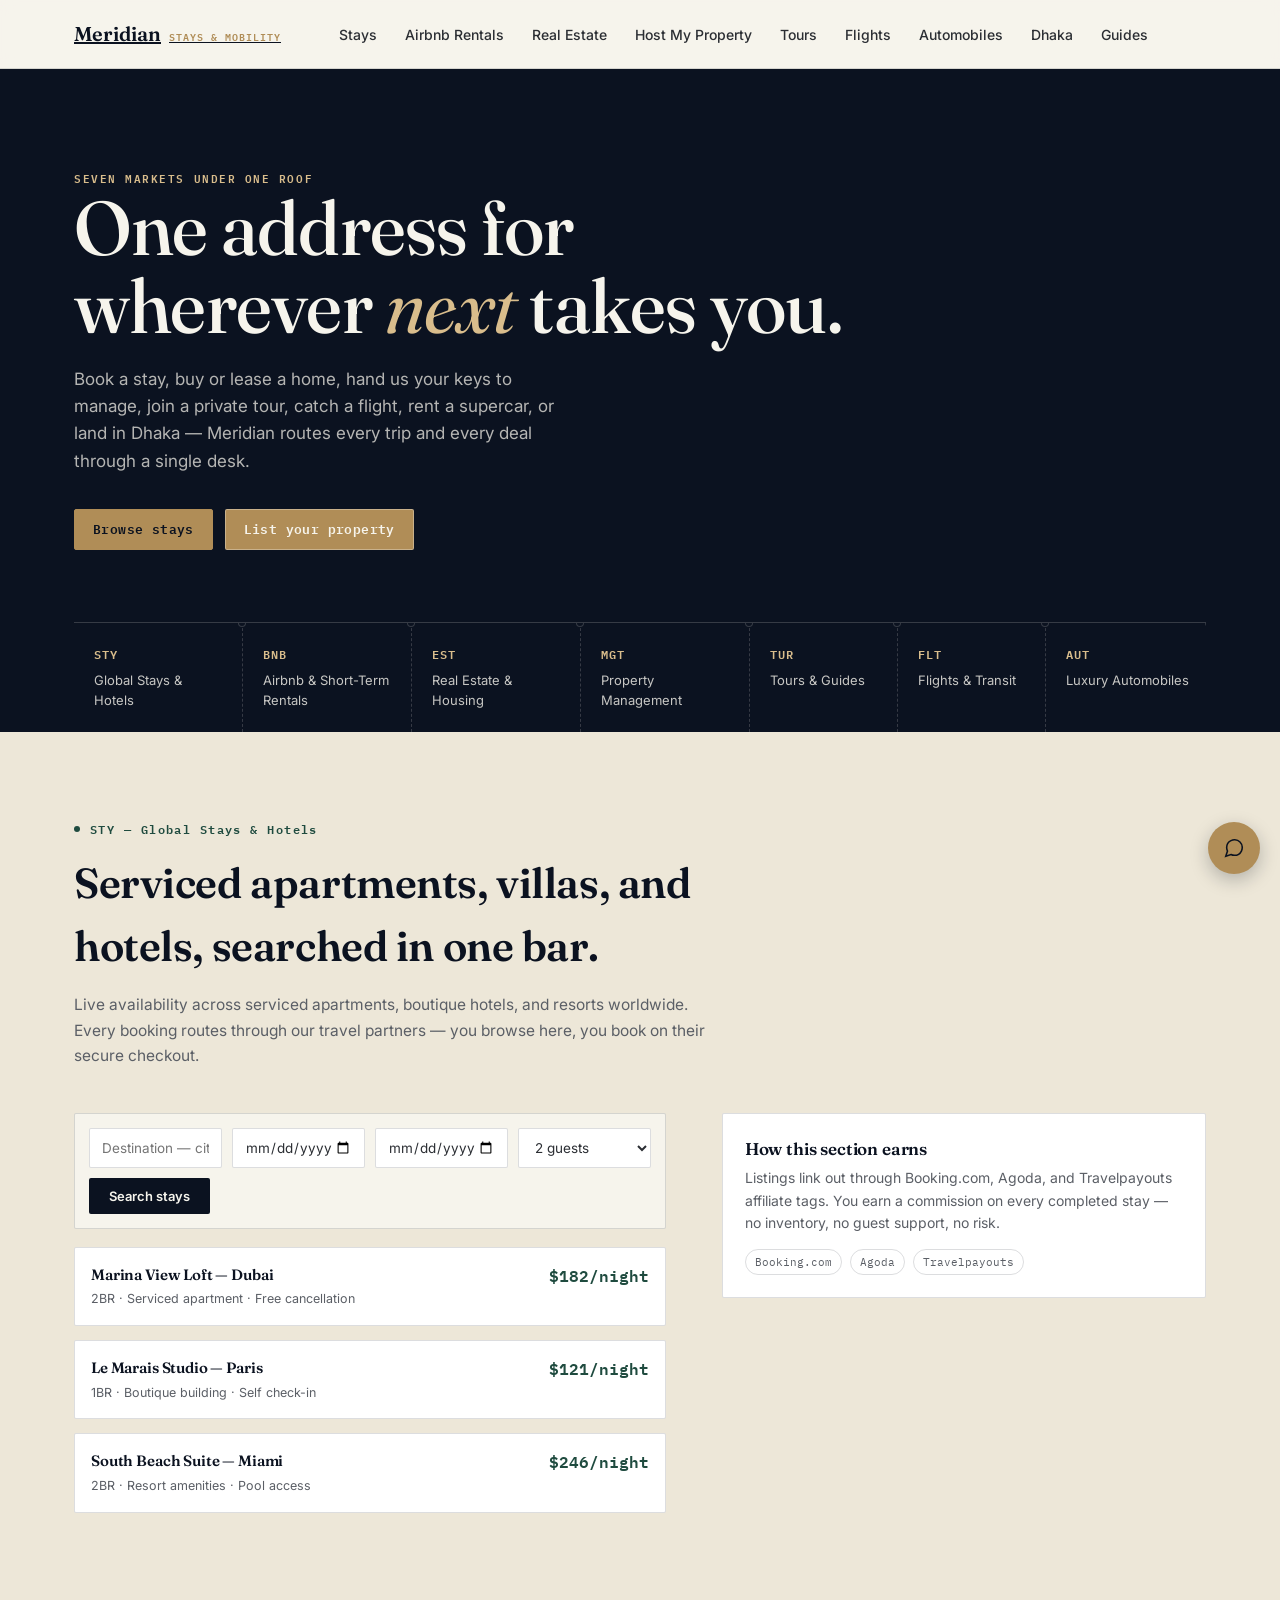
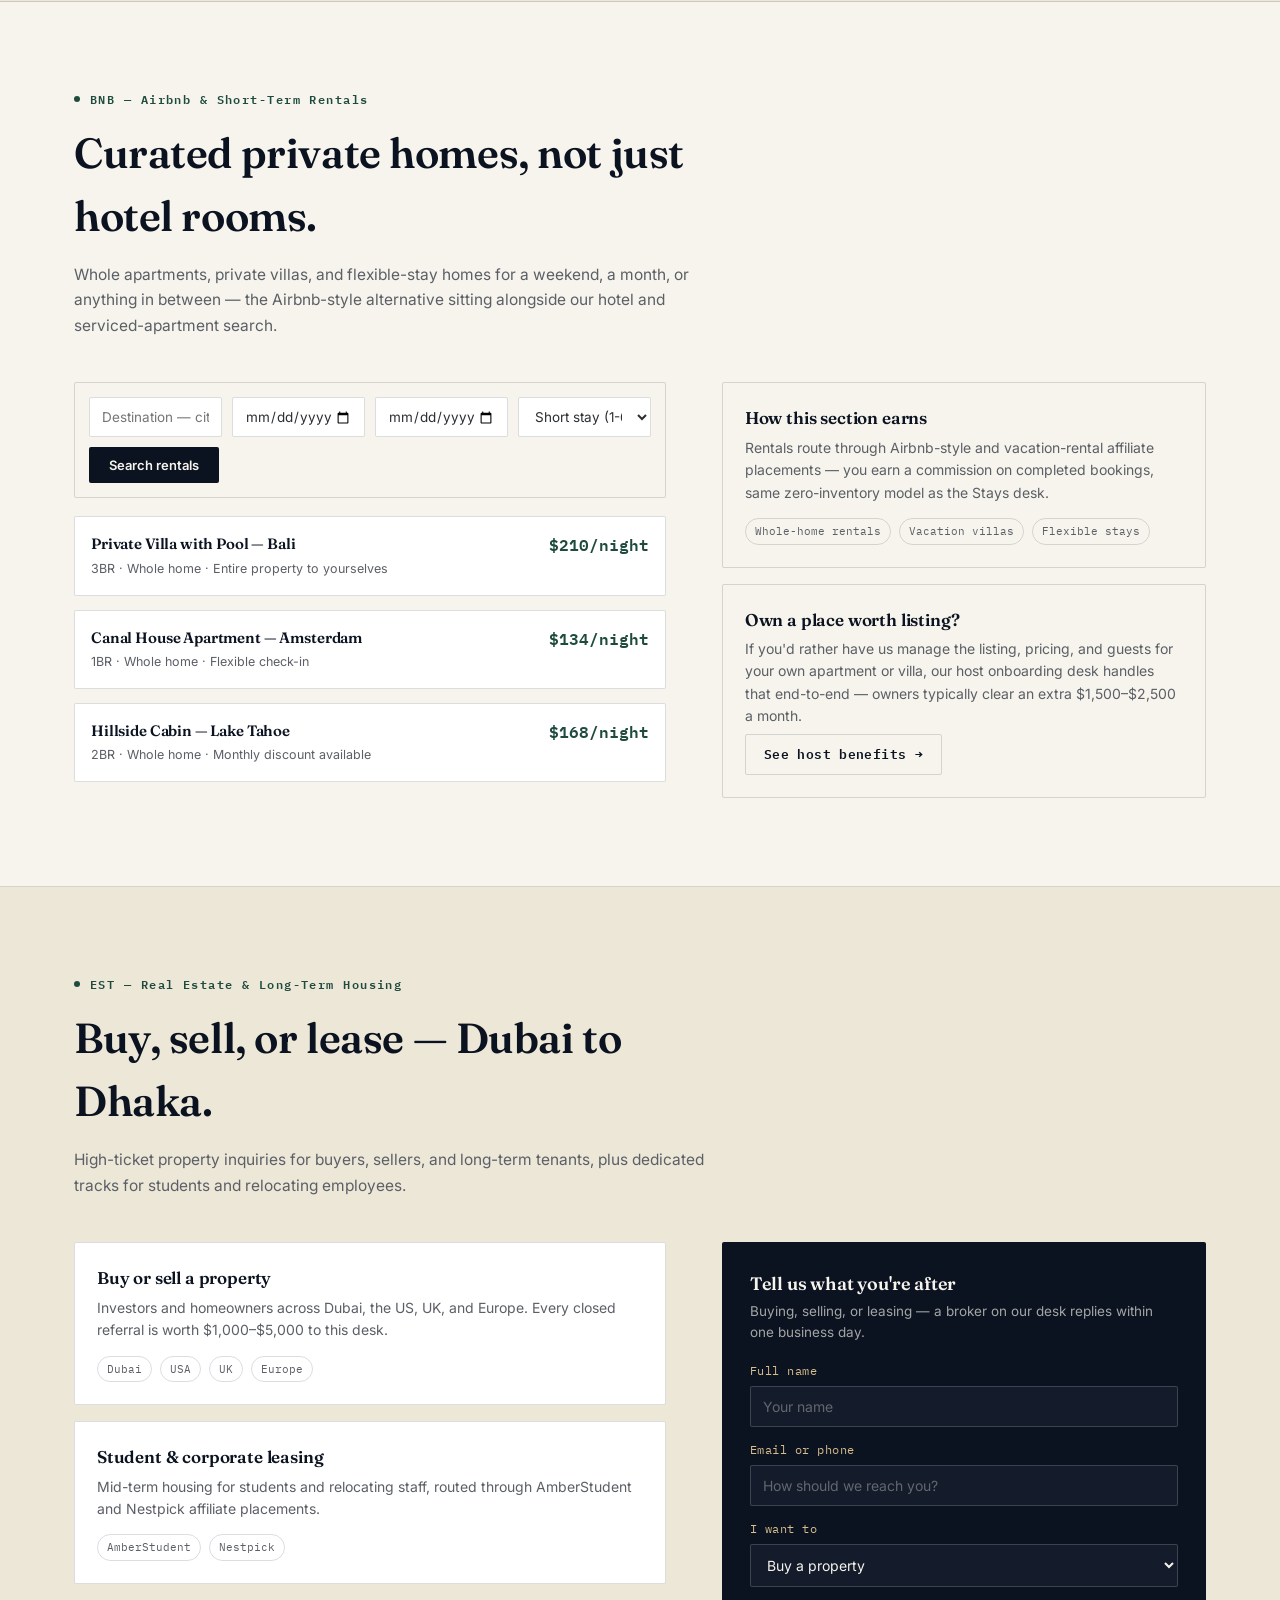
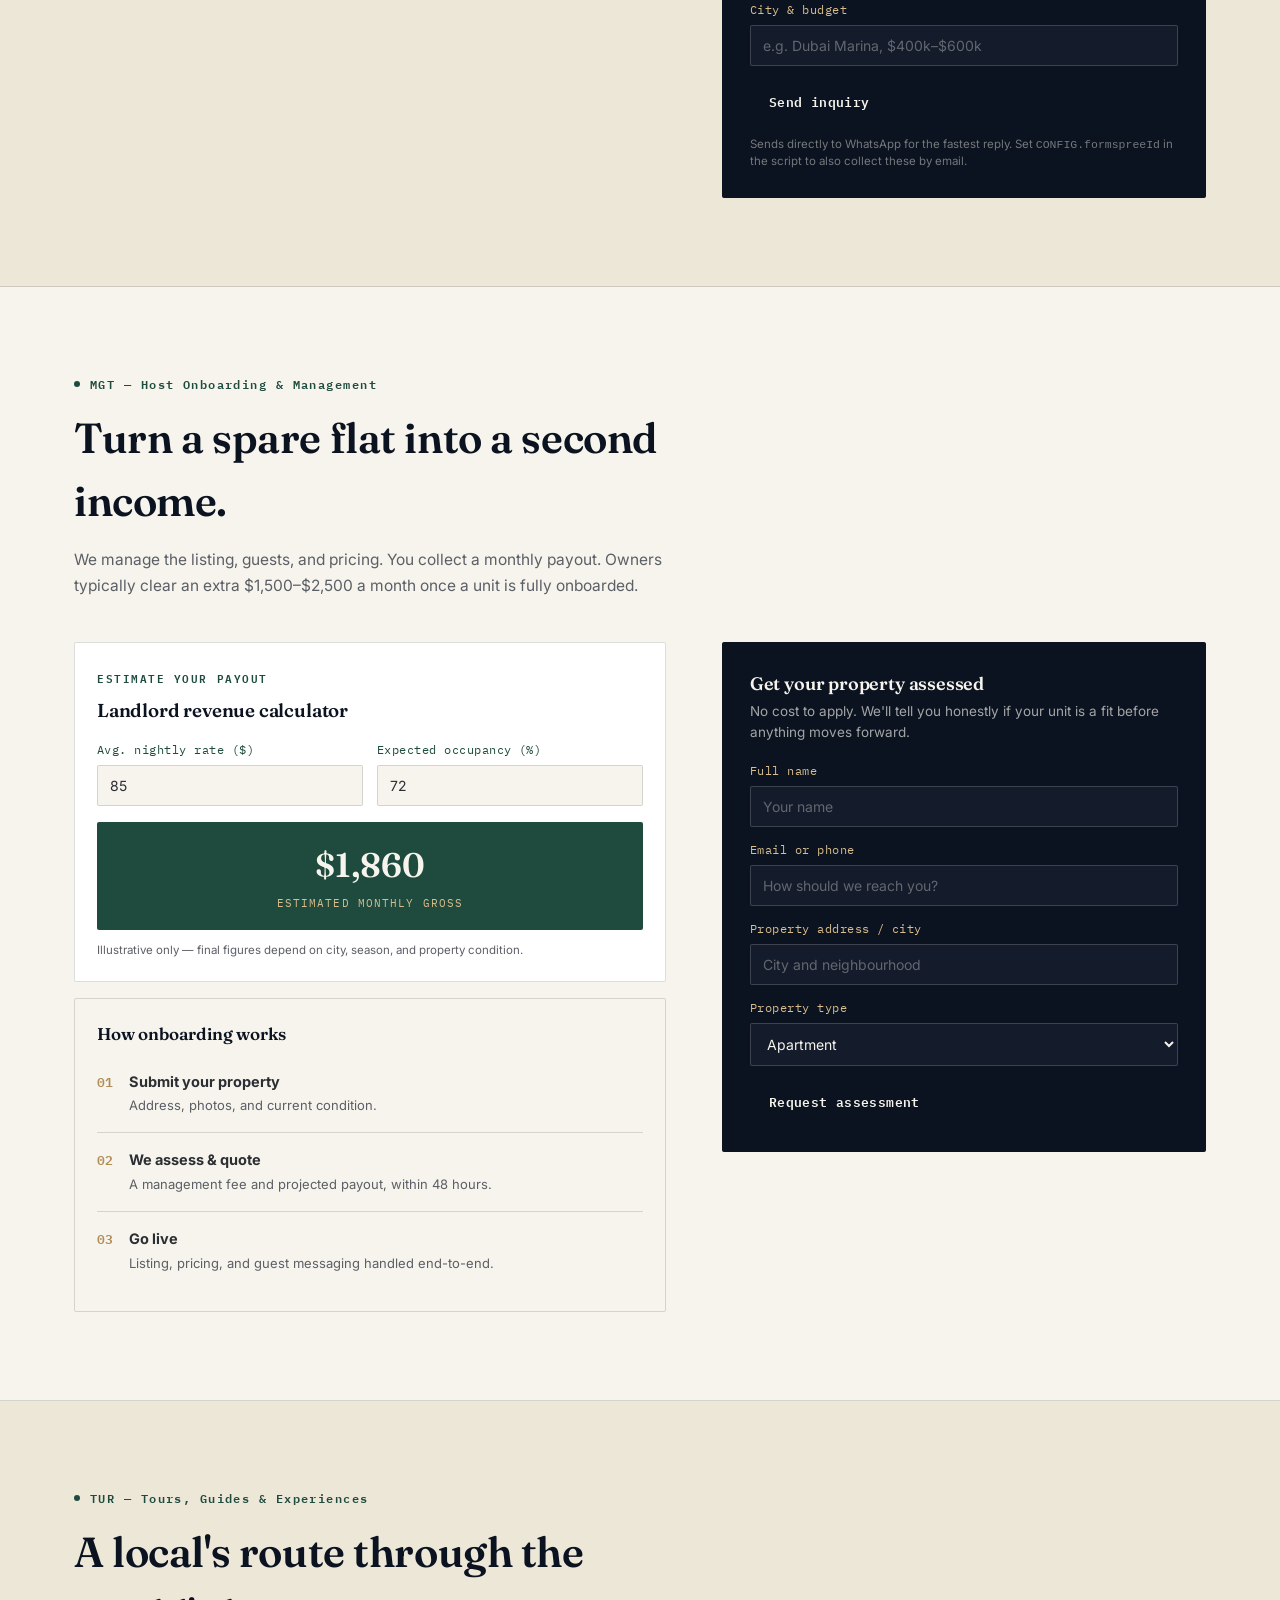
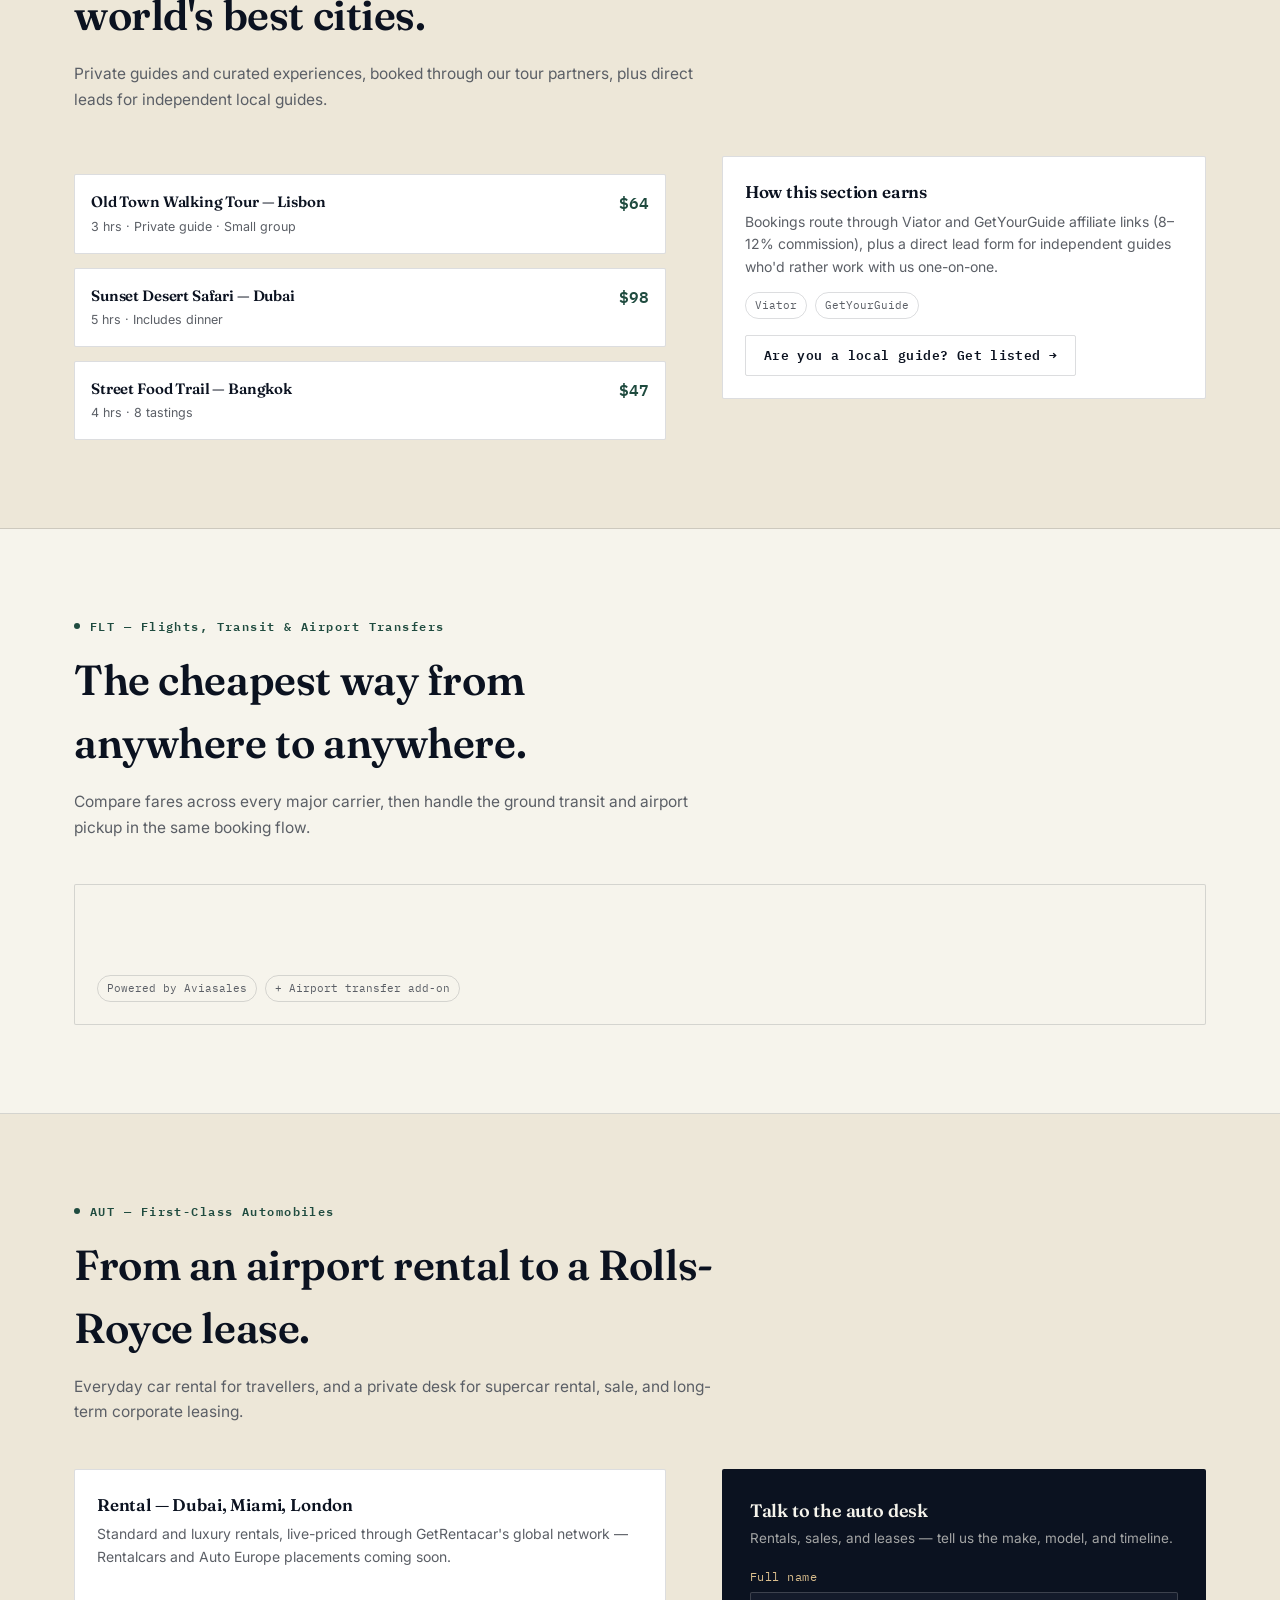
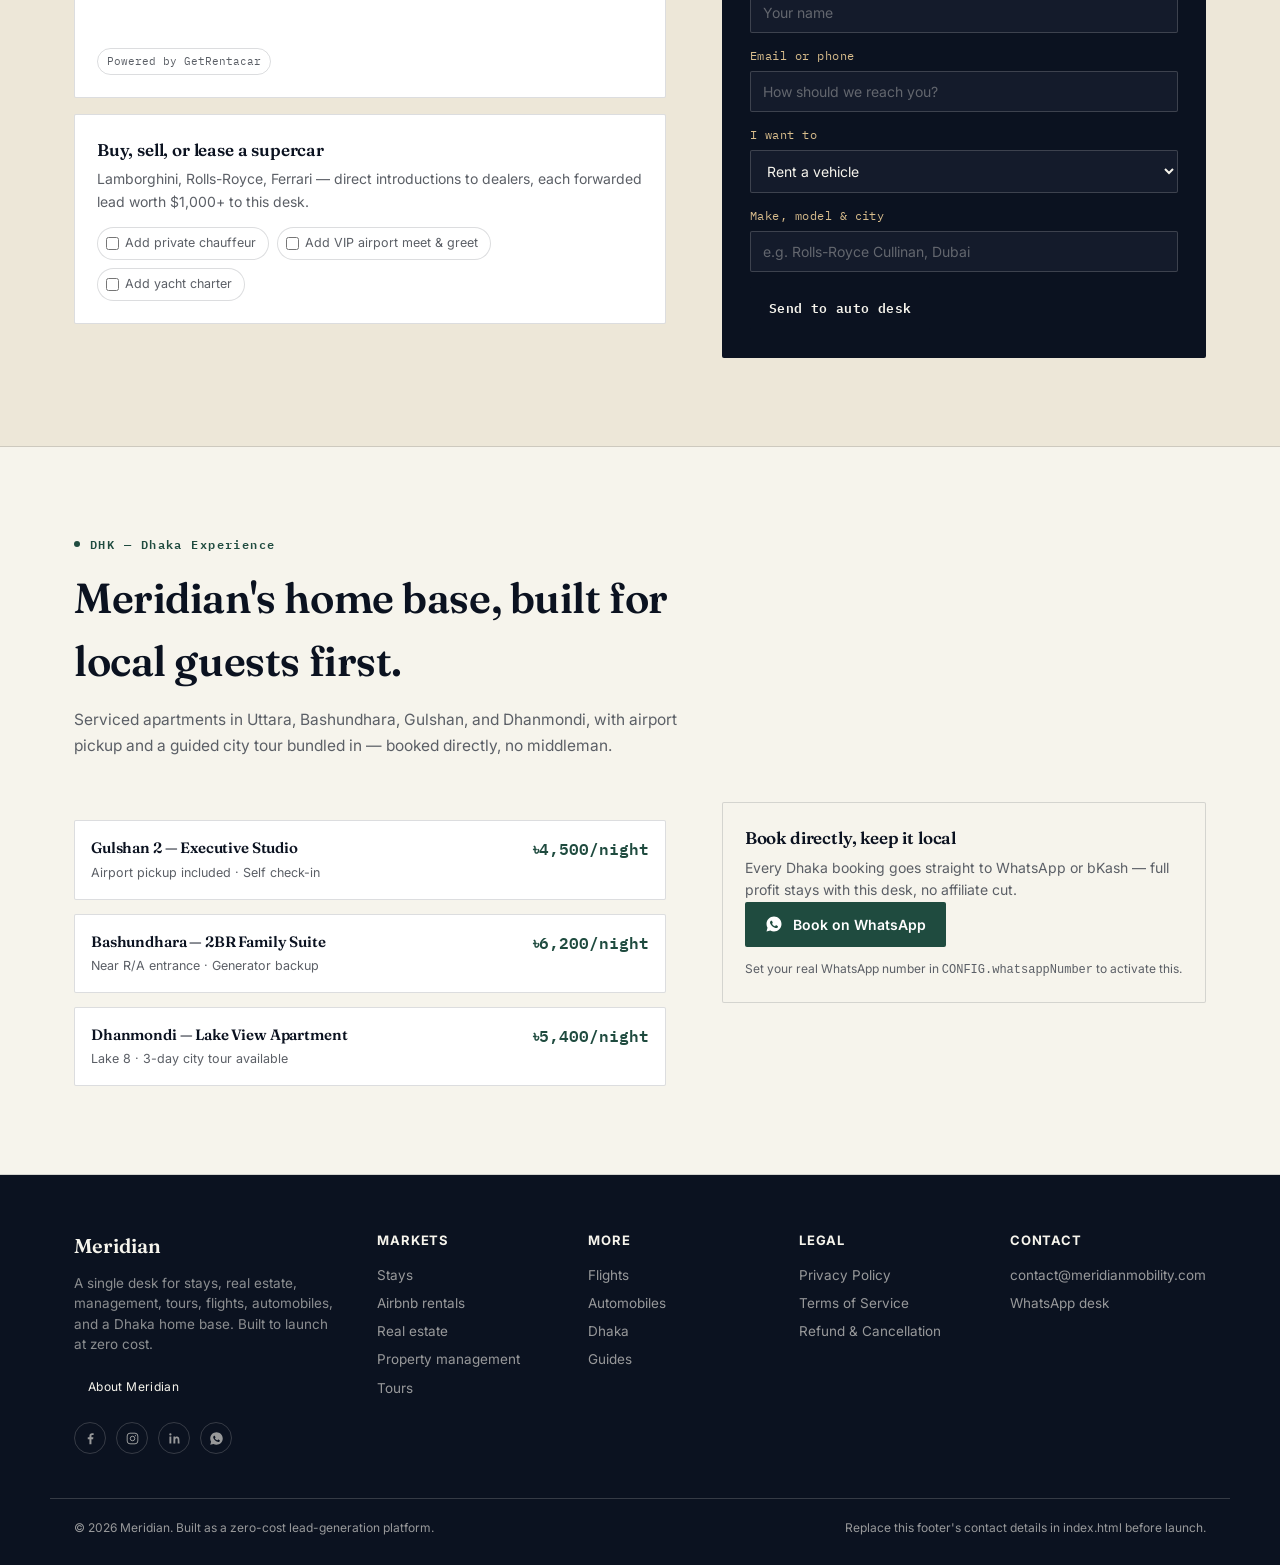
==== commit 958ca796: "Add guides and affiliates" ====
--- a/index.html
+++ b/index.html
@@ -319,6 +319,15 @@
 .modal-box p, .modal-box li{font-size:13.5px; color:var(--slate-soft); line-height:1.7;}
 .modal-box ul{padding-left:18px; margin:8px 0;}
 </style>
+<!-- Travelpayouts Drive — auto-monetizes travel-related links/content on this page -->
+<script nowprocket data-noptimize="1" data-cfasync="false" data-wpfc-render="false" seraph-accel-crit="1" data-no-defer="1">
+  (function () {
+      var script = document.createElement("script");
+      script.async = 1;
+      script.src = 'https://emrldtp.cc/NTU2MDcw.js?t=556070';
+      document.head.appendChild(script);
+  })();
+</script>
 </head>
 <body>
 
@@ -335,6 +344,7 @@
       <a href="#flights">Flights</a>
       <a href="#autos">Automobiles</a>
       <a href="#dhaka">Dhaka</a>
+      <a href="blog/index.html">Guides</a>
     </nav>
     <div style="display:flex; align-items:center; gap:10px;">
       <a href="#hosting" class="cta-btn ghost" style="display:none" id="desktopCta">List a property</a>
@@ -356,6 +366,7 @@
     <a href="#flights">Flights</a>
     <a href="#autos">Automobiles</a>
     <a href="#dhaka">Dhaka</a>
+    <a href="blog/index.html">Guides</a>
   </nav>
 </div>
 
@@ -597,14 +608,10 @@
       <p>Compare fares across every major carrier, then handle the ground transit and airport pickup in the same booking flow.</p>
     </div>
     <div class="card reveal">
-      <div class="filter-bar">
-        <input type="text" placeholder="From — city or airport" />
-        <input type="text" placeholder="To — city or airport" />
-        <input type="date" aria-label="Depart" />
-        <select aria-label="Trip type"><option>Round trip</option><option>One way</option></select>
-        <button type="button" onclick="alert('Demo search — connect a WayAway/Aviasales/Skyscanner widget here to go live.')">Search flights</button>
-      </div>
-      <div class="tag-row" style="margin-top:16px;"><span class="tag">WayAway</span><span class="tag">Aviasales</span><span class="tag">Skyscanner</span><span class="tag">+ Airport transfer add-on</span></div>
+      <div style="min-height:52px;">
+        <script async src="https://tpembd.com/content?currency=usd&trs=556070&shmarker=757507&show_hotels=true&powered_by=true&locale=en&searchUrl=www.aviasales.com%2Fsearch&primary_override=%2332a8dd&color_button=%2332a8dd&color_icons=%2332a8dd&dark=%23262626&light=%23FFFFFF&secondary=%23FFFFFF&special=%23C4C4C4&color_focused=%2332a8dd&border_radius=5&no_labels=&plain=false&promo_id=7879&campaign_id=100" charset="utf-8"></script>
+      </div>
+      <div class="tag-row" style="margin-top:16px;"><span class="tag">Powered by Aviasales</span><span class="tag">+ Airport transfer add-on</span></div>
     </div>
   </div>
 </section>
@@ -621,8 +628,11 @@
       <div>
         <div class="card">
           <h3>Rental — Dubai, Miami, London</h3>
-          <p>Standard and luxury rentals through Rentalcars and Auto Europe affiliate placements.</p>
-          <div class="tag-row"><span class="tag">Rentalcars</span><span class="tag">Auto Europe</span></div>
+          <p>Standard and luxury rentals, live-priced through GetRentacar's global network — Rentalcars and Auto Europe placements coming soon.</p>
+          <div style="margin-top:14px; min-height:52px;">
+            <script src="https://tp.media/content?campaign_id=222&promo_id=8813&shmarker=757507&trs=556070" charset="utf-8"></script>
+          </div>
+          <div class="tag-row" style="margin-top:14px;"><span class="tag">Powered by GetRentacar</span></div>
         </div>
         <div class="card">
           <h3>Buy, sell, or lease a supercar</h3>
@@ -715,6 +725,7 @@
         <li><a href="#flights">Flights</a></li>
         <li><a href="#autos">Automobiles</a></li>
         <li><a href="#dhaka">Dhaka</a></li>
+        <li><a href="blog/index.html">Guides</a></li>
       </ul>
     </div>
     <div>
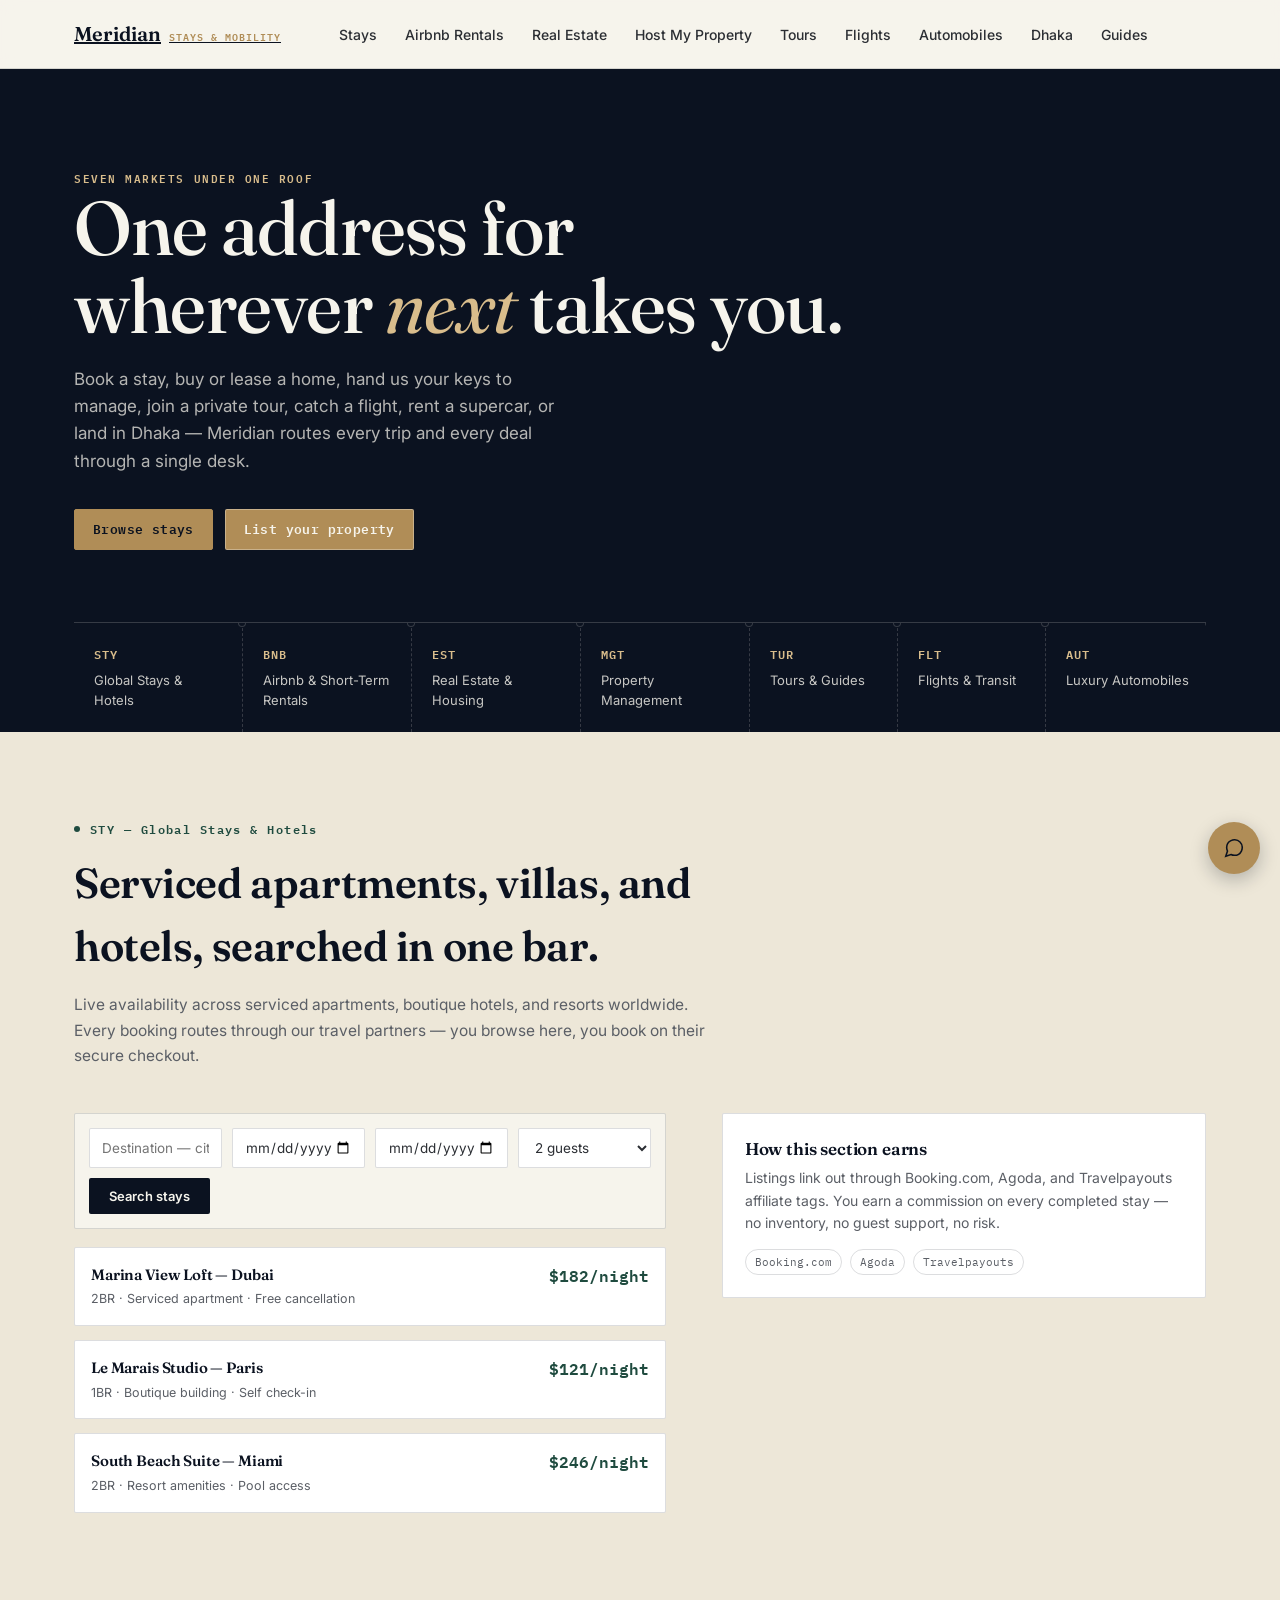
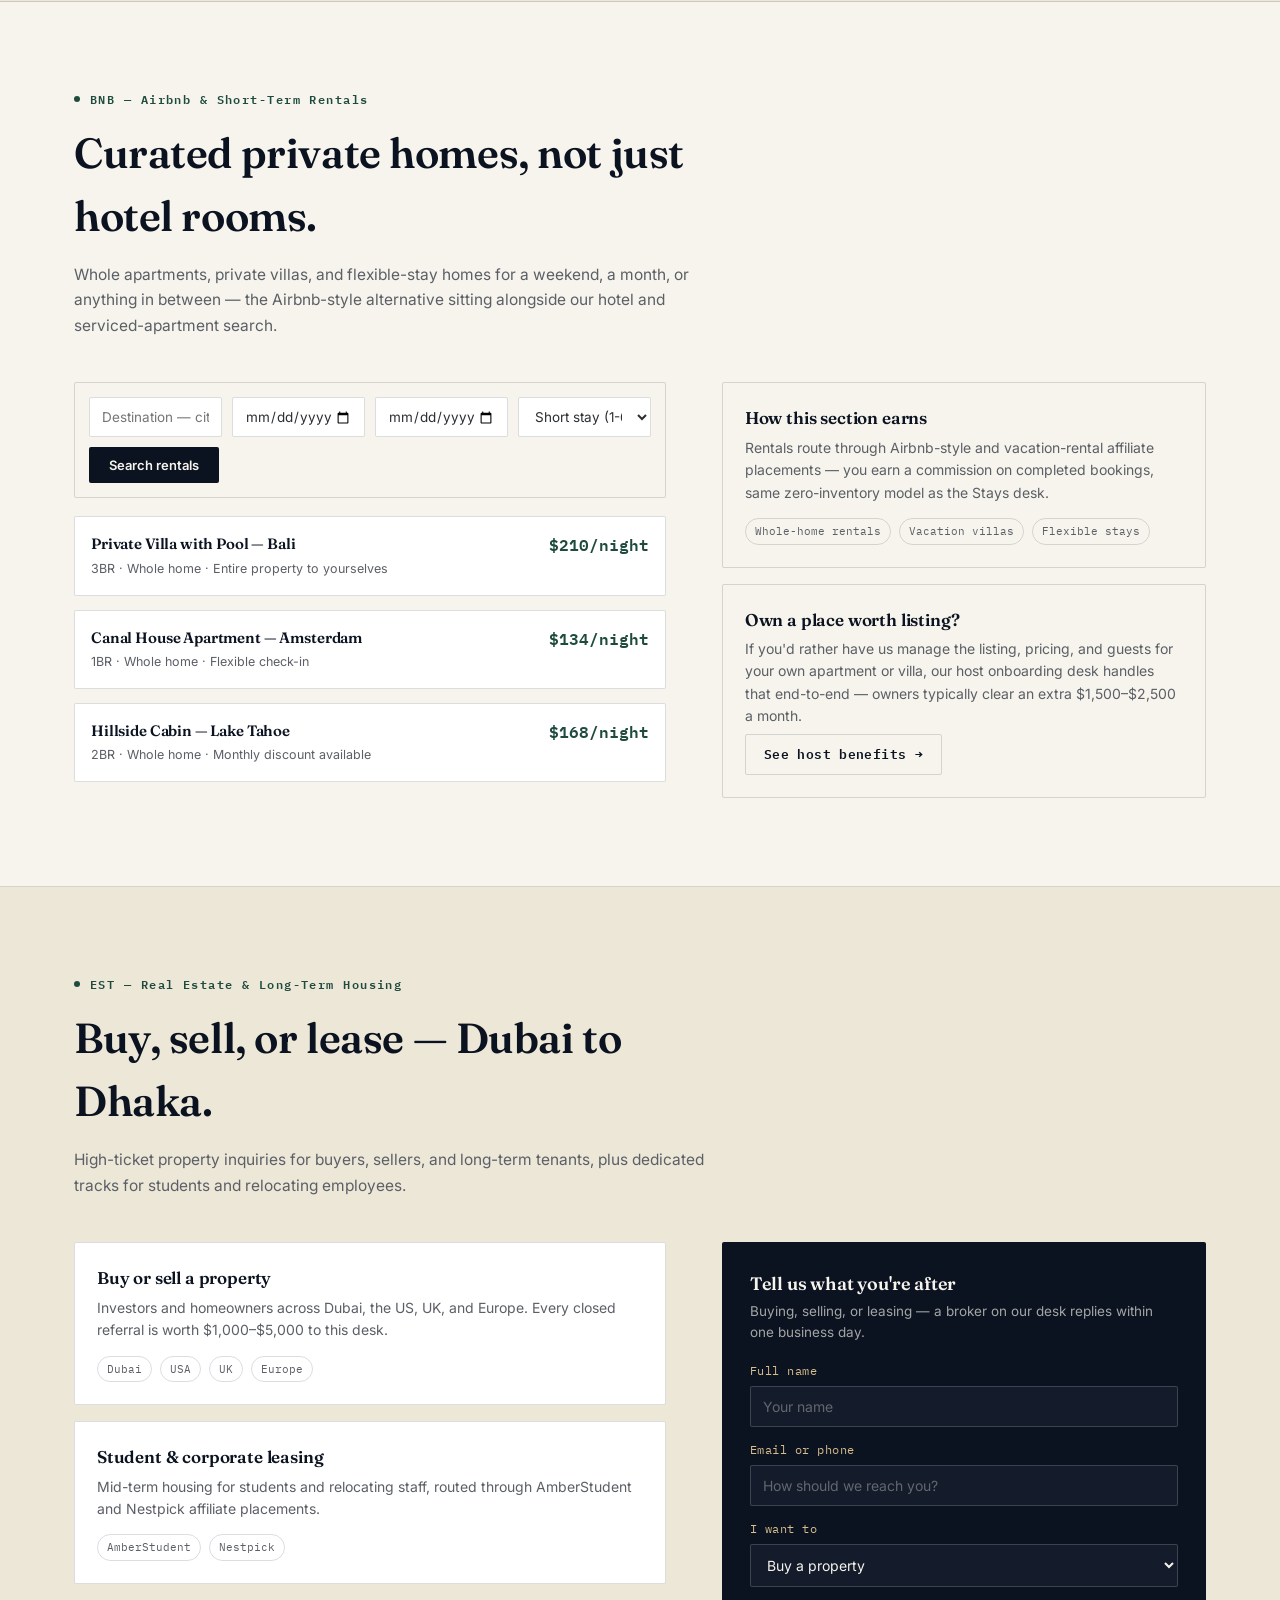
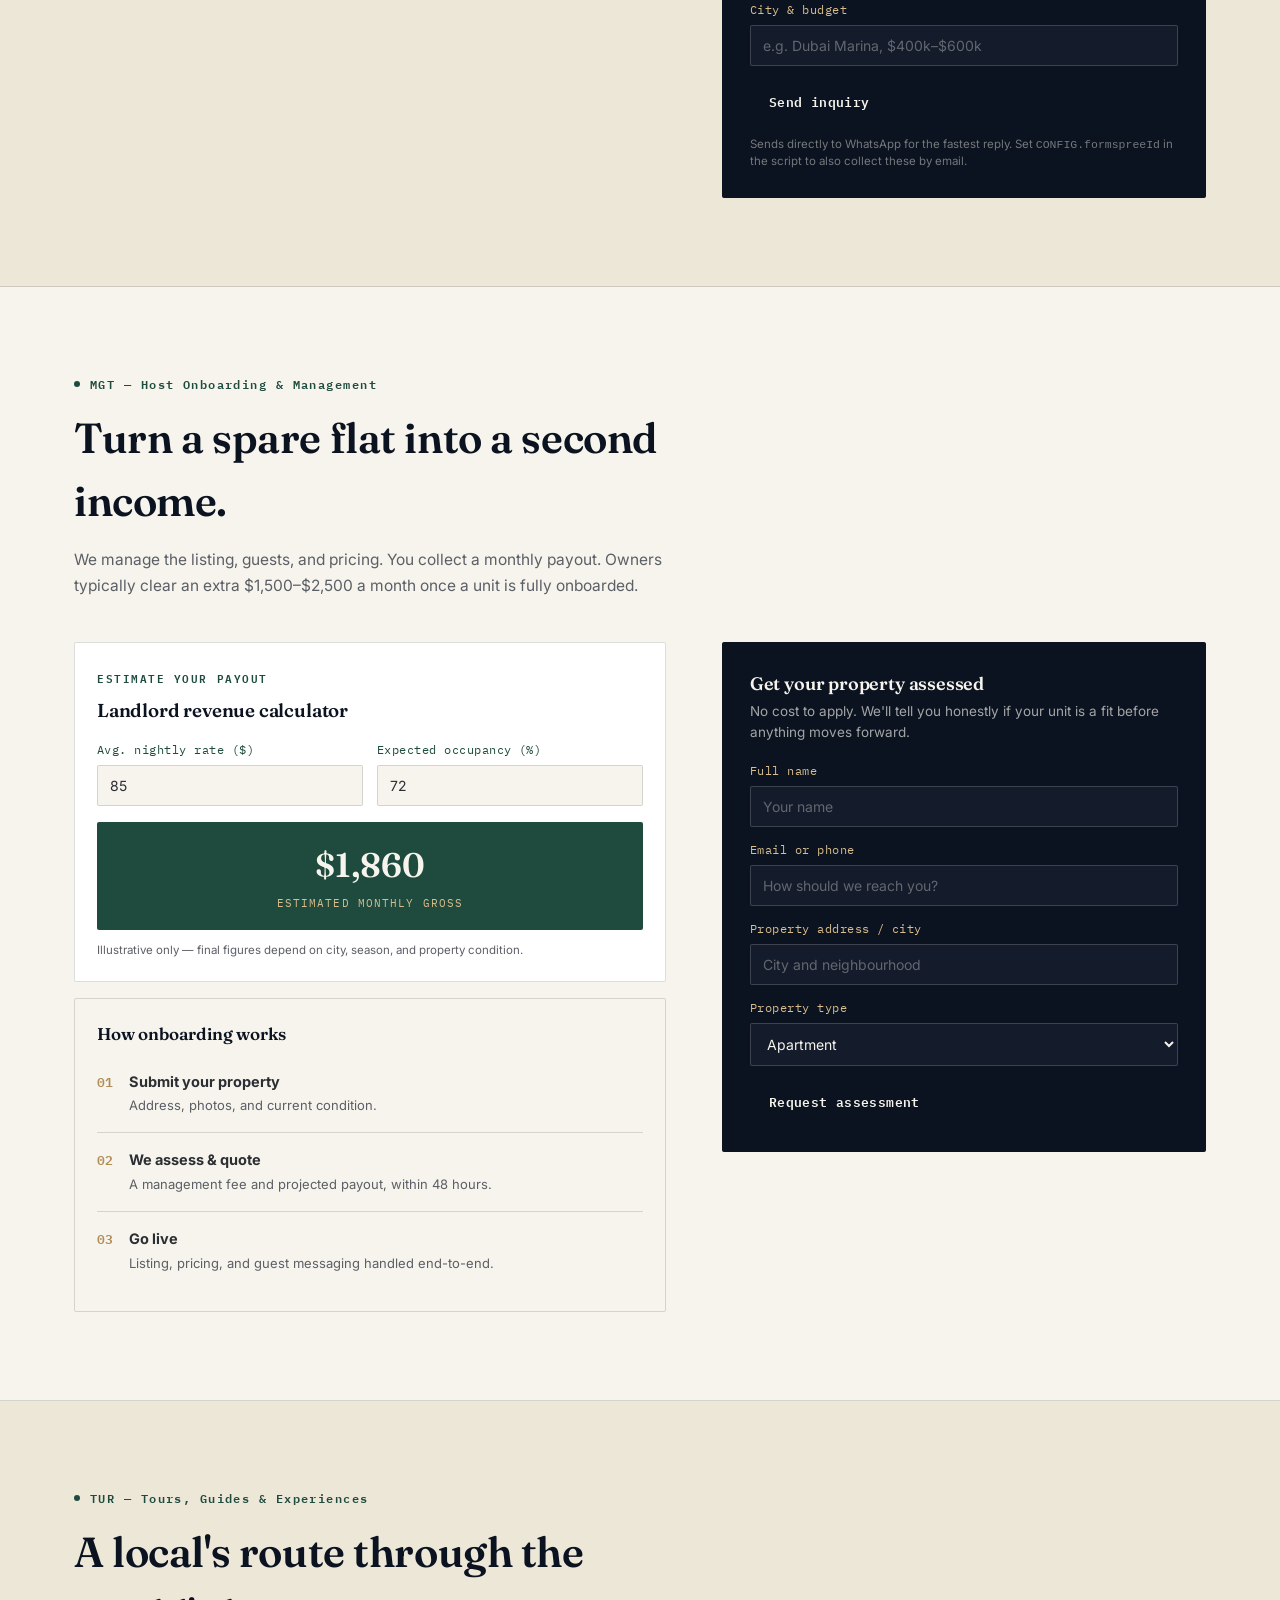
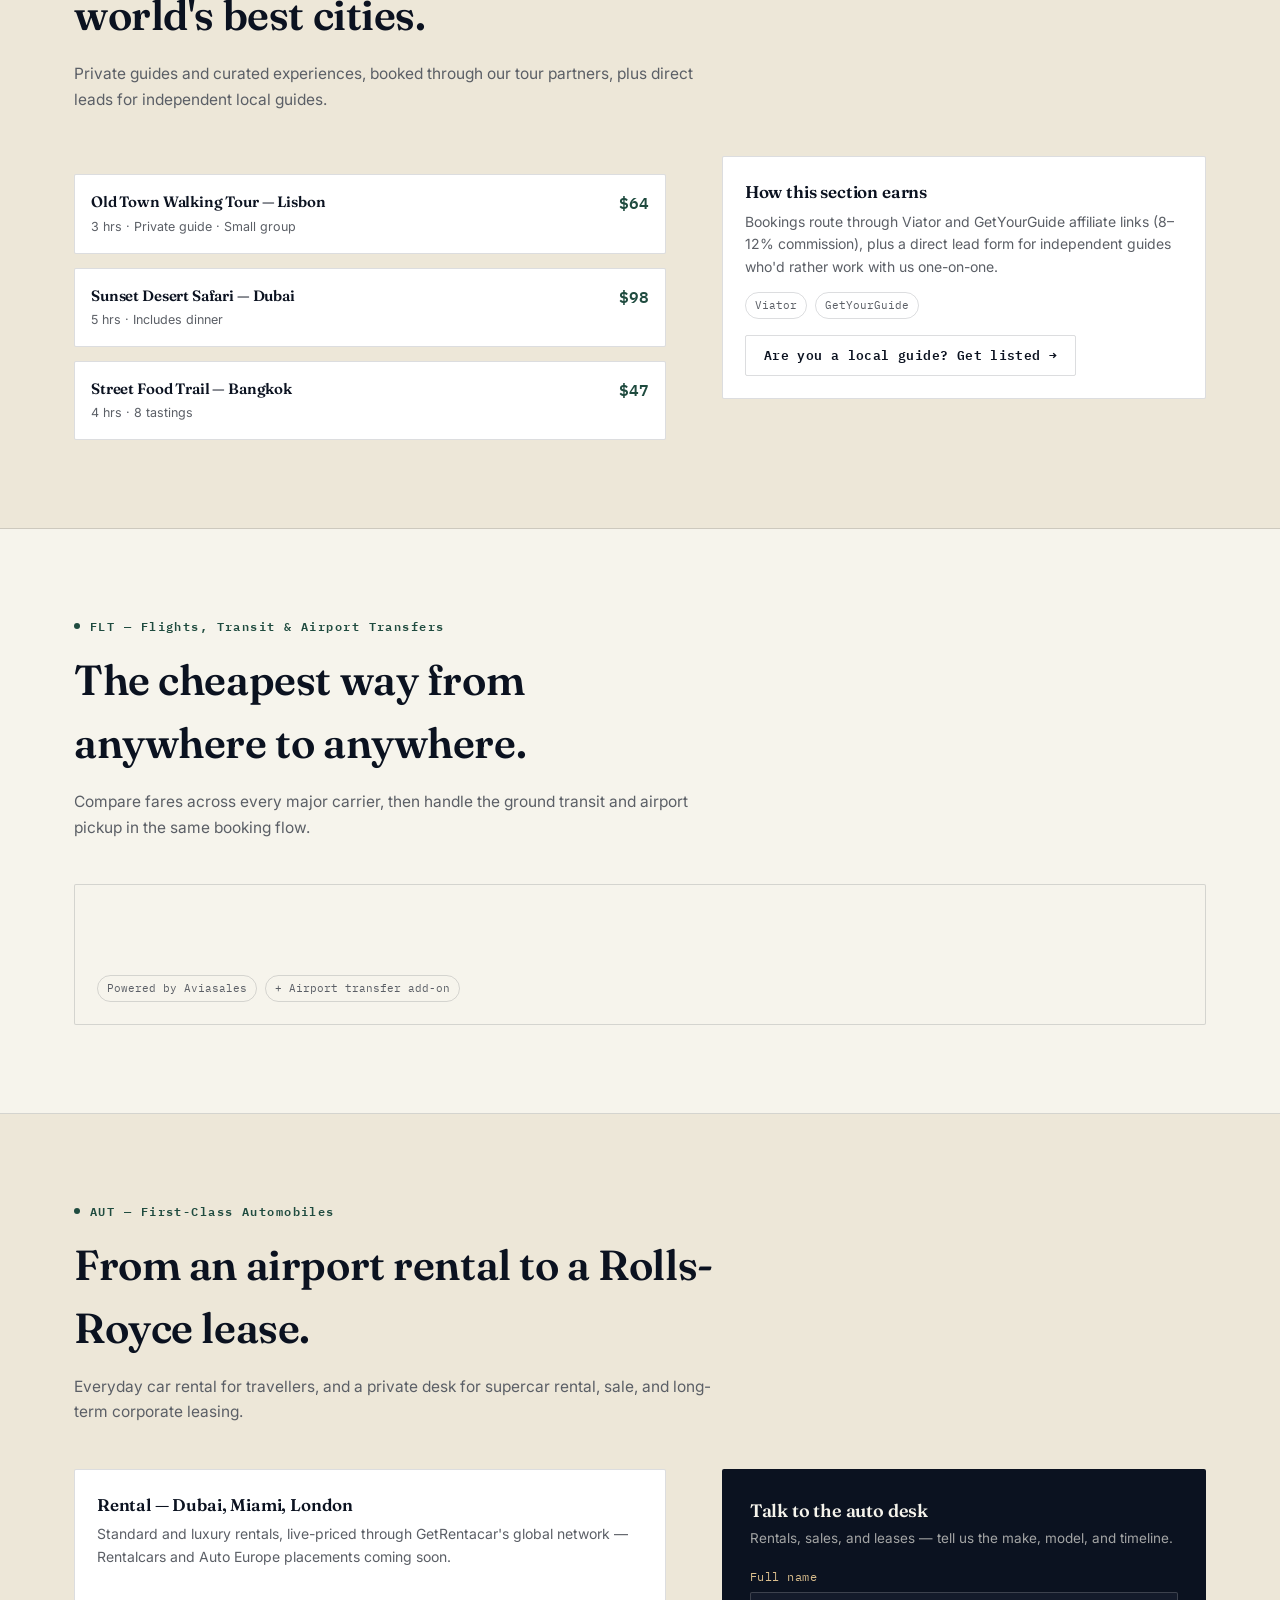
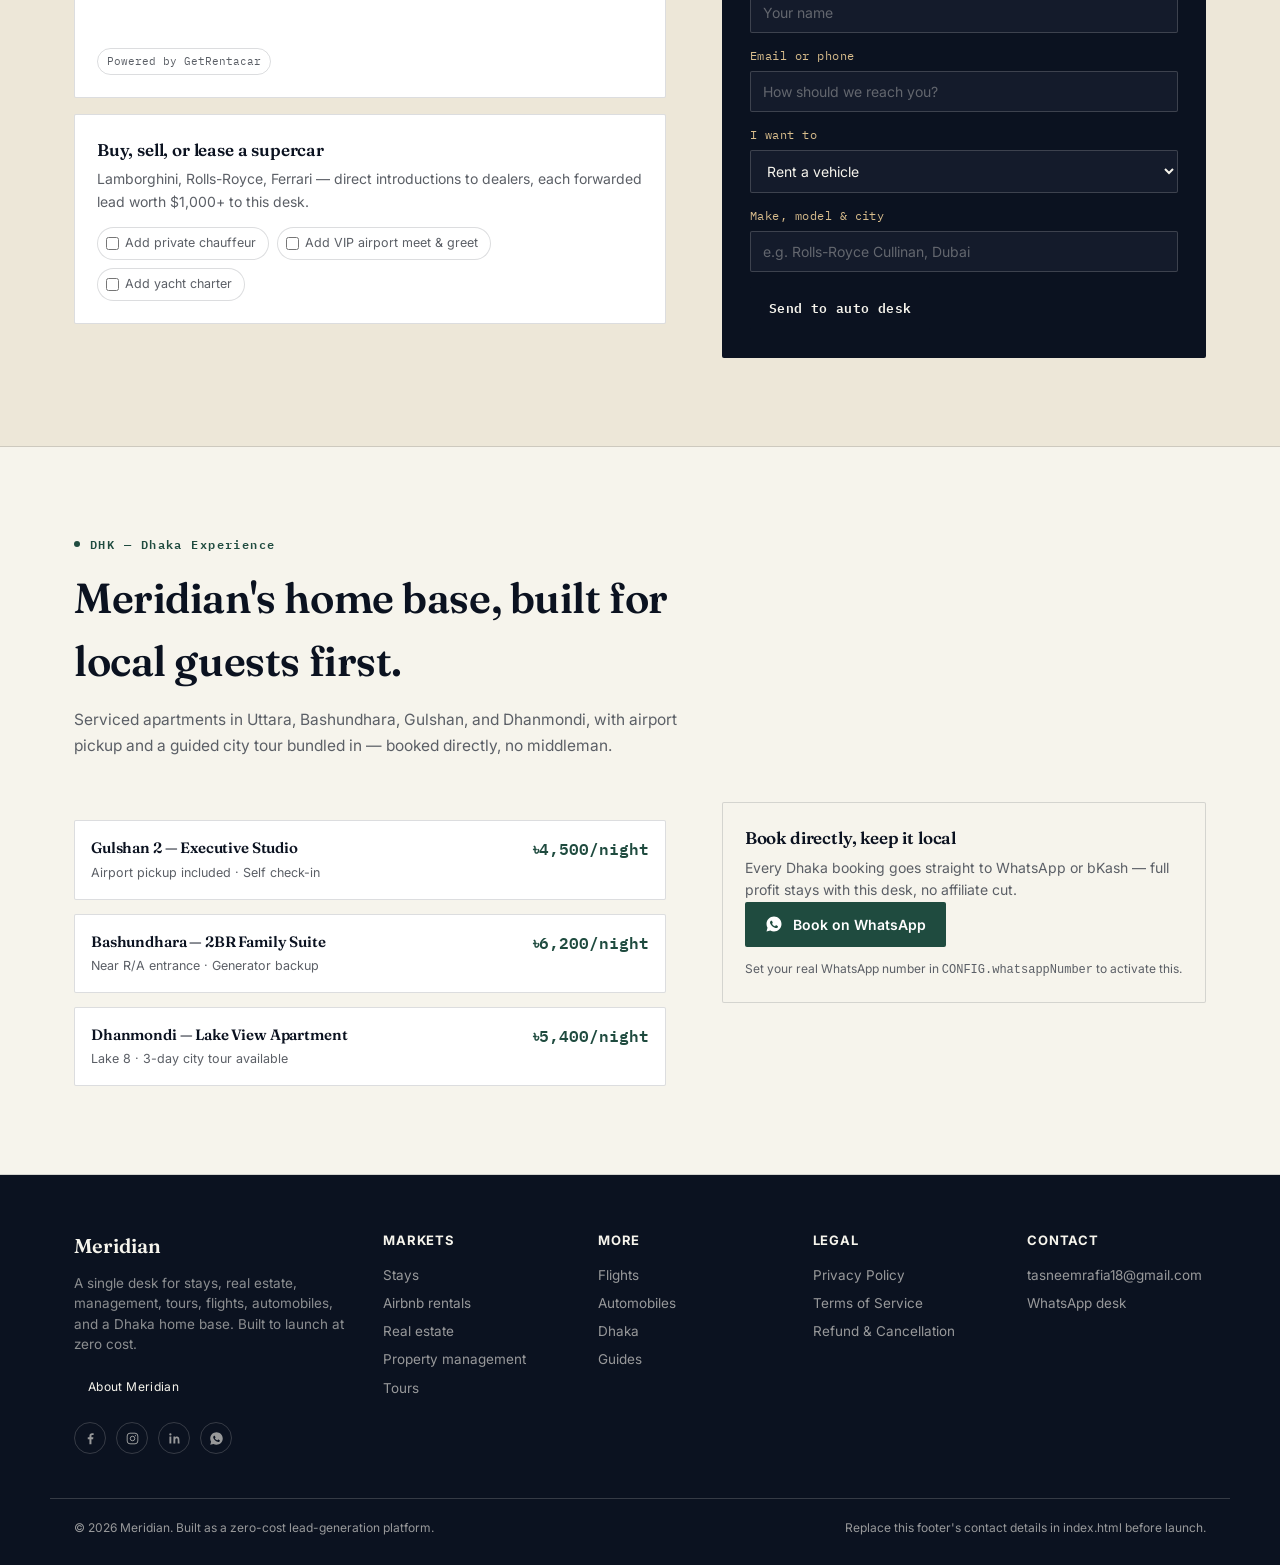
==== commit dd82358e: "Update index.html" ====
--- a/index.html
+++ b/index.html
@@ -866,8 +866,8 @@
    ============================================================ */
 const CONFIG = {
   brandName: "Meridian",
-  whatsappNumber: "8801XXXXXXXXX",   // country code + number, no + or spaces, e.g. "8801712345678"
-  contactEmail: "contact@meridianmobility.com", // swap for your real inbox before launch
+  whatsappNumber: "8801326239801",   // country code + number, no + or spaces, e.g. "8801712345678"
+  contactEmail: "tasneemrafia18@gmail.com", // swap for your real inbox before launch
   // Optional: sign up free at https://formspree.io, create a form, paste its ID here
   // to also collect leads by email in addition to WhatsApp.
   formspreeId: "",
